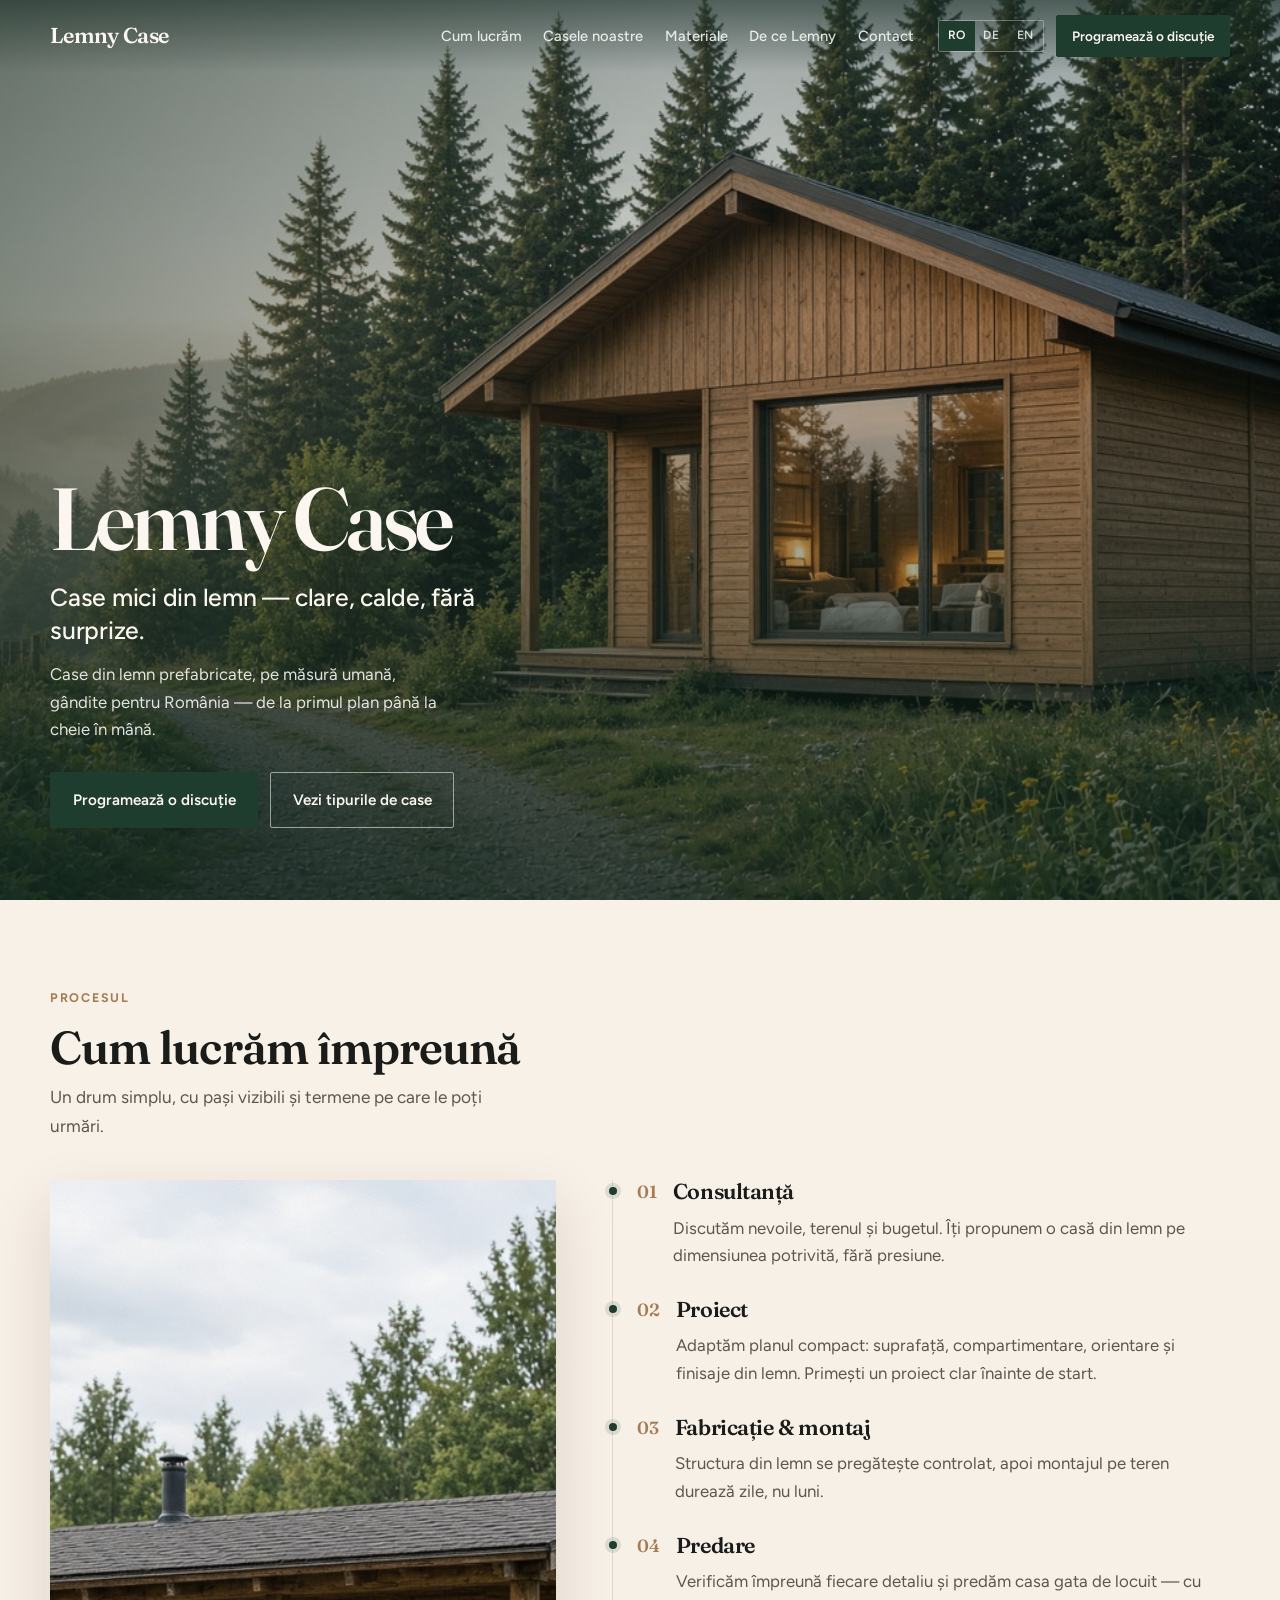
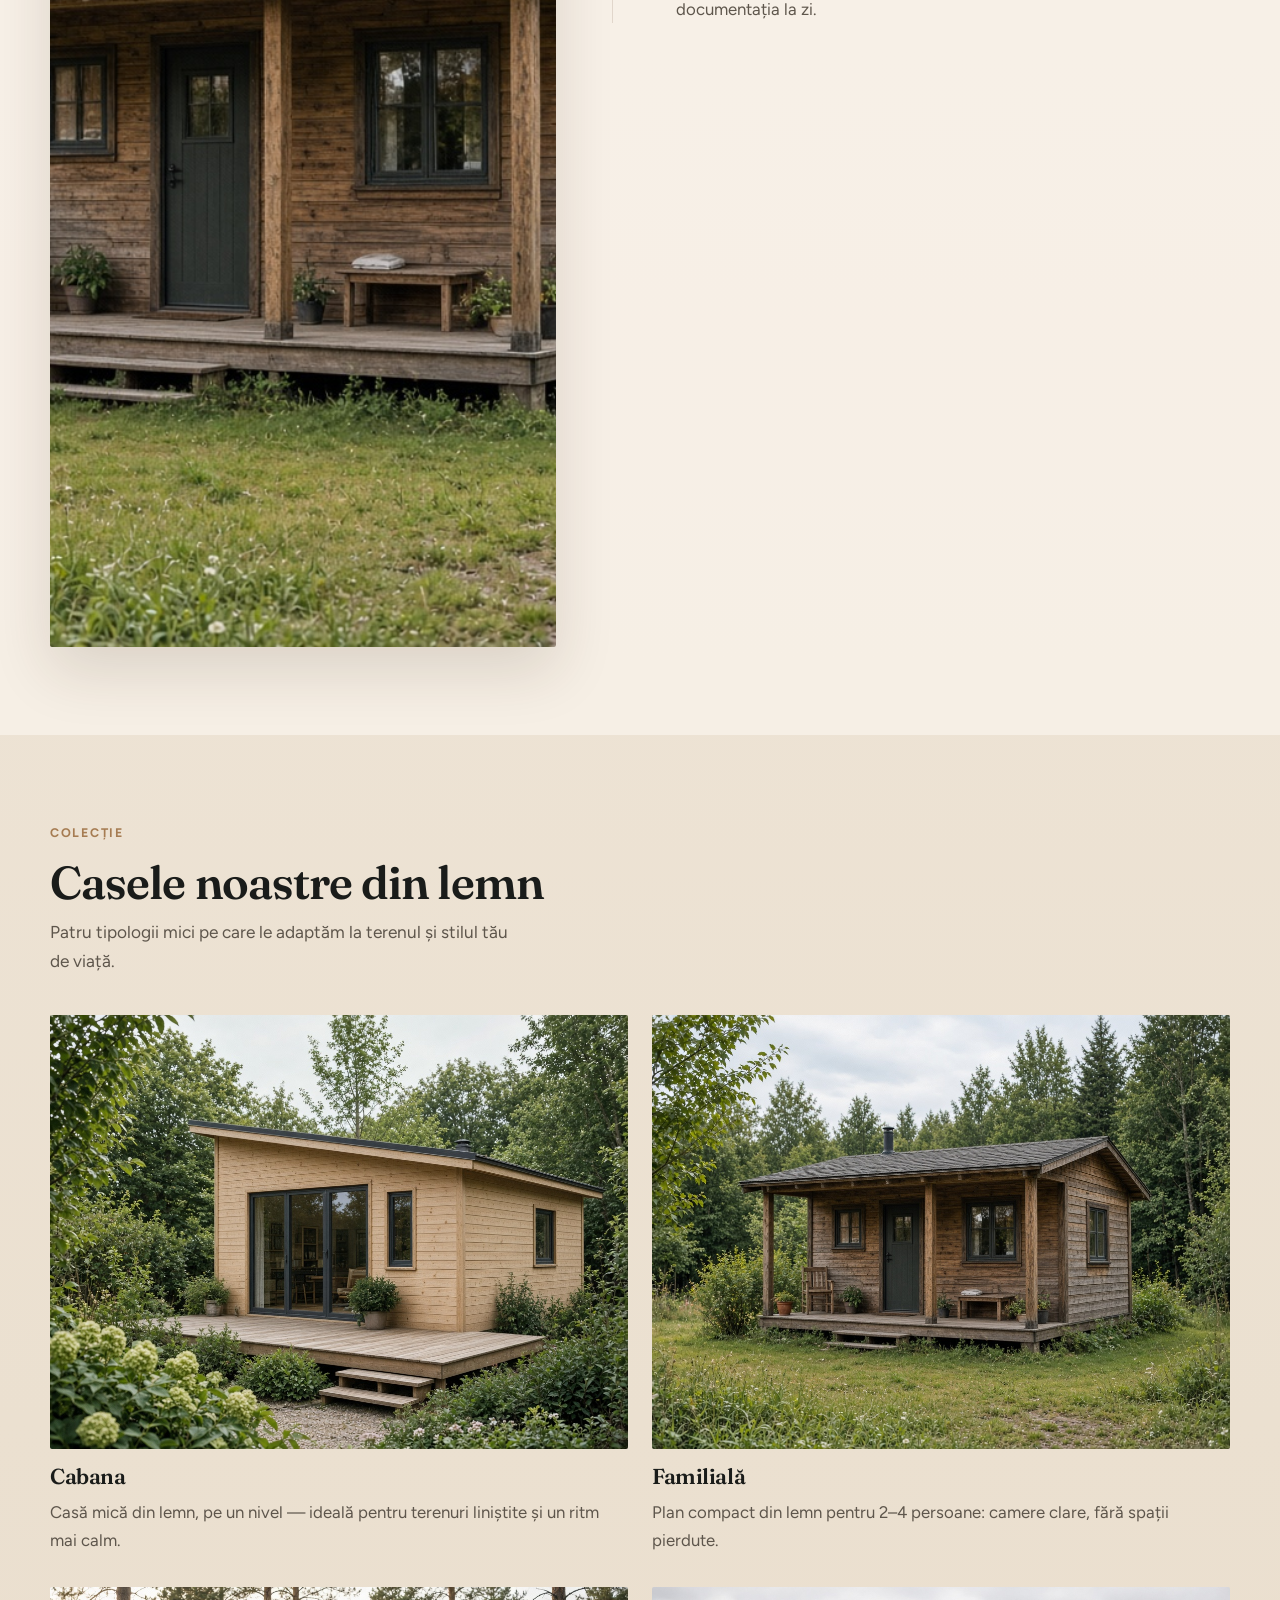
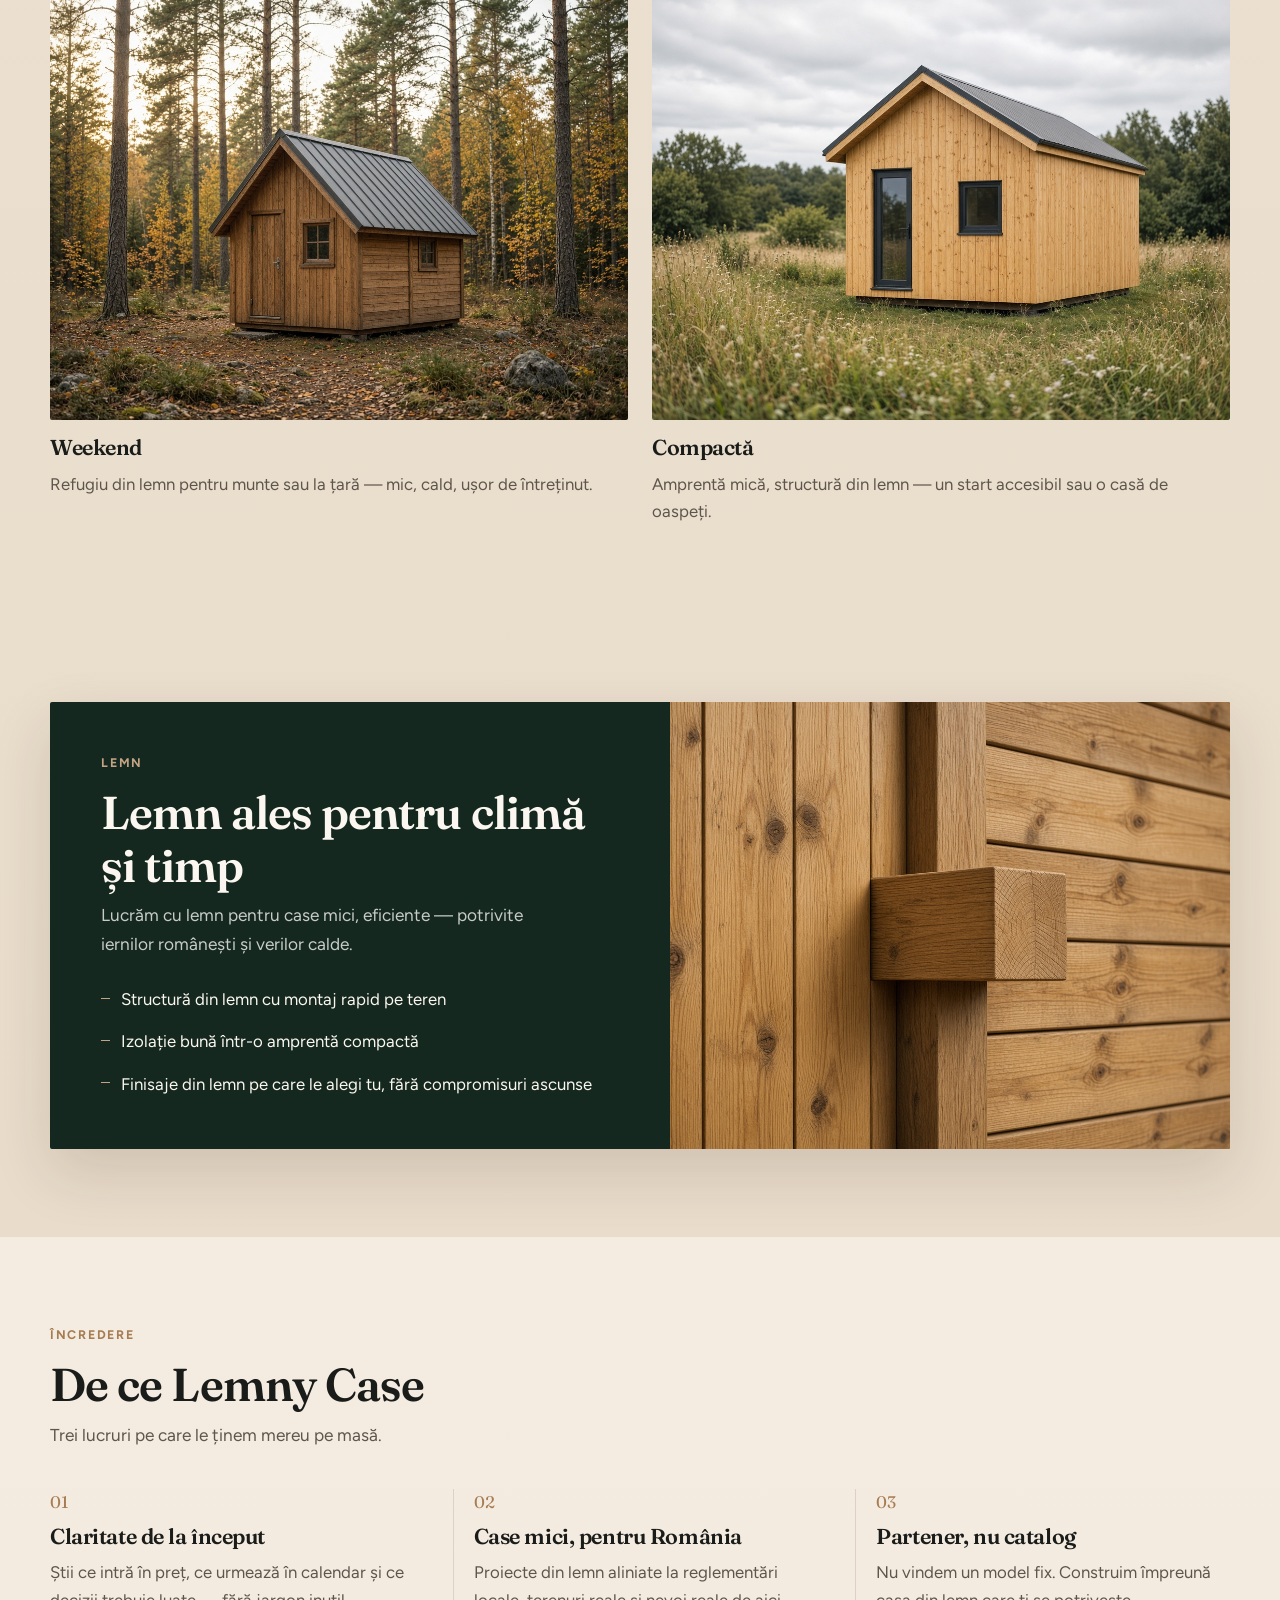
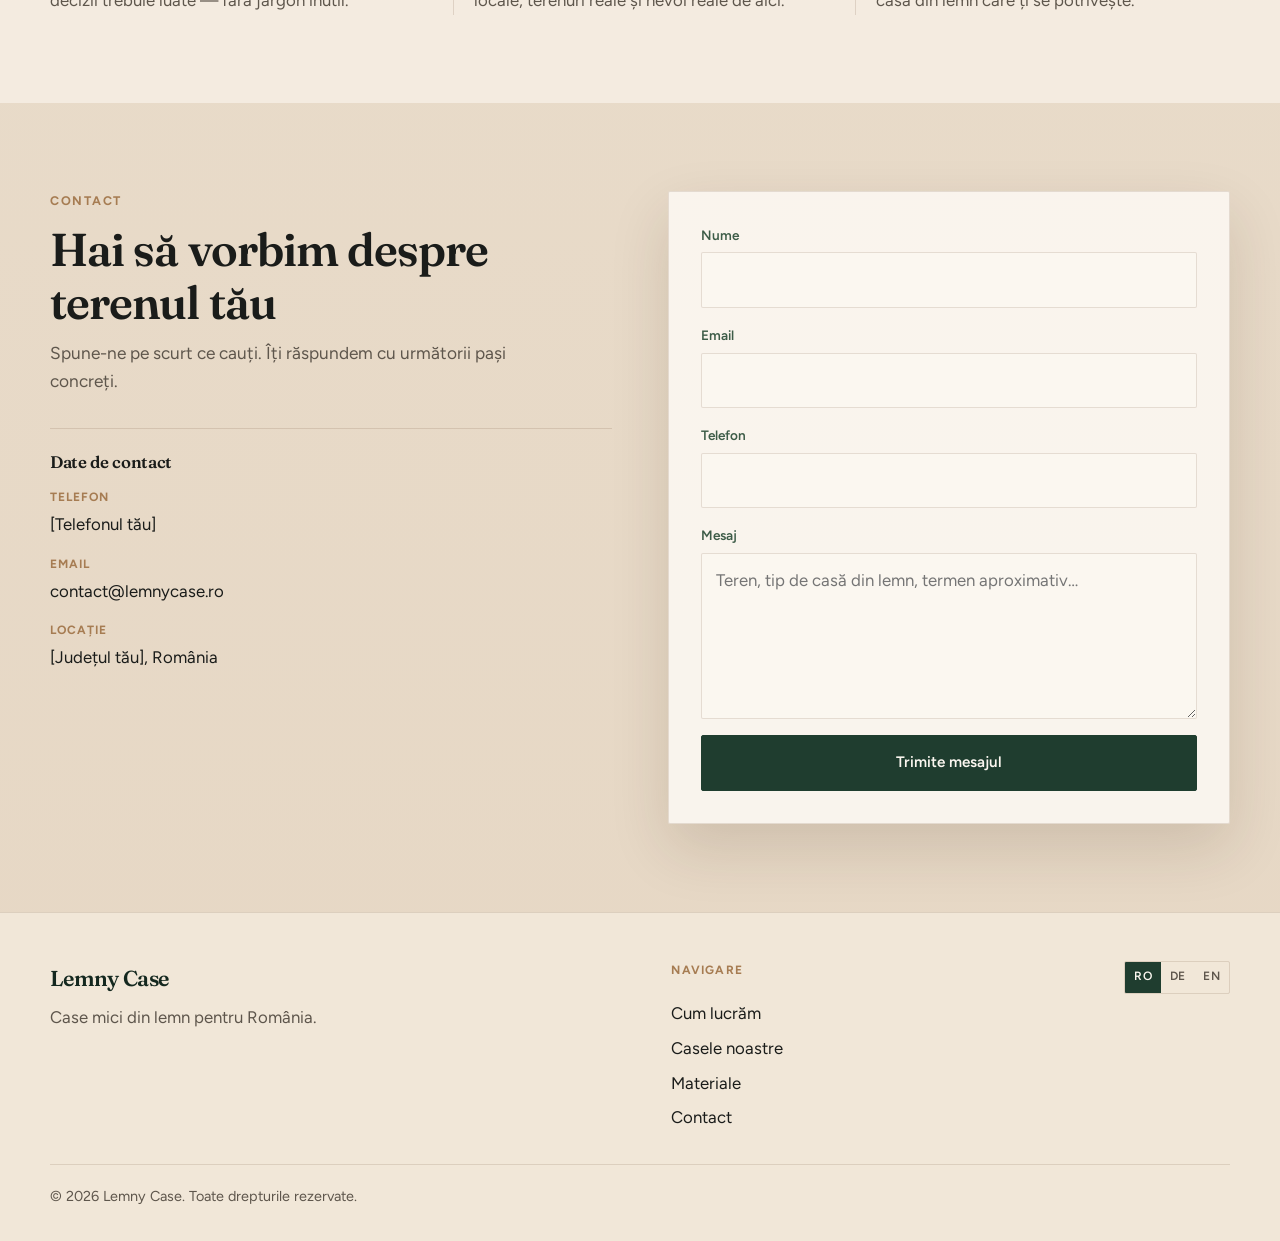
==== index.html @ 66ae21b9 "Add Lemny Case presentation site for small wooden homes. Static RO/DE/EN landing page ready for cPan" ====
<!DOCTYPE html>
<html lang="ro">
<head>
  <meta charset="UTF-8" />
  <meta name="viewport" content="width=device-width, initial-scale=1" />
  <meta name="description" content="Lemny Case — case mici din lemn, prefabricate în România. De la consultanță la cheie în mână." />
  <title>Lemny Case — Case mici din lemn în România</title>
  <link rel="preconnect" href="https://fonts.googleapis.com" />
  <link rel="preconnect" href="https://fonts.gstatic.com" crossorigin />
  <link href="https://fonts.googleapis.com/css2?family=Figtree:wght@400;500;600;700&family=Fraunces:opsz,wght@9..144,500;9..144,600;9..144,700&display=swap" rel="stylesheet" />
  <link rel="stylesheet" href="css/styles.css" />
</head>
<body>
  <a class="skip-link" href="#main">Skip to content</a>

  <header class="site-header" id="top">
    <div class="header-inner">
      <a class="logo" href="#top" aria-label="Lemny Case">Lemny Case</a>

      <nav class="nav" aria-label="Primary">
        <a href="#process" data-i18n="nav.process">Cum lucrăm</a>
        <a href="#homes" data-i18n="nav.homes">Casele noastre</a>
        <a href="#materials" data-i18n="nav.materials">Materiale</a>
        <a href="#why" data-i18n="nav.why">De ce Lemny</a>
        <a href="#contact" data-i18n="nav.contact">Contact</a>
      </nav>

      <div class="header-actions">
        <div class="lang-switch" role="group" aria-label="Language">
          <button type="button" data-lang-btn="ro" aria-pressed="true">RO</button>
          <button type="button" data-lang-btn="de" aria-pressed="false">DE</button>
          <button type="button" data-lang-btn="en" aria-pressed="false">EN</button>
        </div>
        <a class="btn btn-small header-cta" href="#contact" data-i18n="nav.cta">Programează o discuție</a>
        <button class="nav-toggle" type="button" aria-expanded="false" aria-controls="mobile-nav" aria-label="Menu">
          <span></span><span></span>
        </button>
      </div>
    </div>

    <div class="mobile-nav" id="mobile-nav" hidden>
      <a href="#process" data-i18n="nav.process">Cum lucrăm</a>
      <a href="#homes" data-i18n="nav.homes">Casele noastre</a>
      <a href="#materials" data-i18n="nav.materials">Materiale</a>
      <a href="#why" data-i18n="nav.why">De ce Lemny</a>
      <a href="#contact" data-i18n="nav.contact">Contact</a>
      <a class="btn" href="#contact" data-i18n="nav.cta">Programează o discuție</a>
    </div>
  </header>

  <main id="main">
    <section class="hero" aria-label="Lemny Case">
      <div class="hero-media" aria-hidden="true">
        <img src="assets/images/hero.jpg" alt="" width="2400" height="1600" fetchpriority="high" />
      </div>
      <div class="hero-veil" aria-hidden="true"></div>
      <div class="hero-content">
        <p class="hero-brand" data-i18n="hero.brand">Lemny Case</p>
        <h1 data-i18n="hero.headline">Case mici din lemn — clare, calde, fără surprize.</h1>
        <p class="hero-sub" data-i18n="hero.sub">Case din lemn prefabricate, pe măsură umană, gândite pentru România — de la primul plan până la cheie în mână.</p>
        <div class="hero-actions">
          <a class="btn" href="#contact" data-i18n="hero.ctaPrimary">Programează o discuție</a>
          <a class="btn btn-ghost" href="#homes" data-i18n="hero.ctaSecondary">Vezi tipurile de case</a>
        </div>
      </div>
    </section>

    <section class="section process" id="process">
      <div class="section-intro reveal">
        <p class="eyebrow" data-i18n="process.eyebrow">Procesul</p>
        <h2 data-i18n="process.title">Cum lucrăm împreună</h2>
        <p class="lede" data-i18n="process.sub">Un drum simplu, cu pași vizibili și termene pe care le poți urmări.</p>
      </div>

      <div class="process-layout">
        <div class="process-visual reveal">
          <img src="assets/images/process.jpg" alt="" width="1600" height="1067" loading="lazy" />
        </div>
        <ol class="timeline">
          <li class="reveal">
            <span class="step-num">01</span>
            <div>
              <h3 data-i18n="process.step1.title">Consultanță</h3>
              <p data-i18n="process.step1.text">Discutăm nevoile familiei, terenul și bugetul. Îți propunem tipul de casă potrivit, fără presiune.</p>
            </div>
          </li>
          <li class="reveal">
            <span class="step-num">02</span>
            <div>
              <h3 data-i18n="process.step2.title">Proiect</h3>
              <p data-i18n="process.step2.text">Adaptăm planul: suprafață, compartimentare, orientare și finisaje. Primești un proiect clar înainte de start.</p>
            </div>
          </li>
          <li class="reveal">
            <span class="step-num">03</span>
            <div>
              <h3 data-i18n="process.step3.title">Fabricație & montaj</h3>
              <p data-i18n="process.step3.text">Elementele se pregătesc controlat, apoi montajul pe teren durează zile, nu luni.</p>
            </div>
          </li>
          <li class="reveal">
            <span class="step-num">04</span>
            <div>
              <h3 data-i18n="process.step4.title">Predare</h3>
              <p data-i18n="process.step4.text">Verificăm împreună fiecare detaliu și predăm casa gata de locuit — cu documentația la zi.</p>
            </div>
          </li>
        </ol>
      </div>
    </section>

    <section class="section homes" id="homes">
      <div class="section-intro reveal">
        <p class="eyebrow" data-i18n="homes.eyebrow">Colecție</p>
        <h2 data-i18n="homes.title">Casele noastre din lemn</h2>
        <p class="lede" data-i18n="homes.sub">Patru tipologii mici pe care le adaptăm la terenul și stilul tău de viață.</p>
      </div>

      <div class="homes-grid">
        <article class="home-item reveal">
          <div class="home-media">
            <img src="assets/images/cabin.jpg" alt="" width="1600" height="1067" loading="lazy" />
          </div>
          <h3 data-i18n="homes.cabin.name">Cabana</h3>
          <p data-i18n="homes.cabin.text">Casă mică din lemn, pe un nivel — ideală pentru terenuri linistite și un ritm mai calm.</p>
        </article>
        <article class="home-item reveal">
          <div class="home-media">
            <img src="assets/images/family.jpg" alt="" width="1600" height="1067" loading="lazy" />
          </div>
          <h3 data-i18n="homes.family.name">Familială</h3>
          <p data-i18n="homes.family.text">Plan compact din lemn pentru 2–4 persoane: camere clare, fără spații pierdute.</p>
        </article>
        <article class="home-item reveal">
          <div class="home-media">
            <img src="assets/images/weekend.jpg" alt="" width="1600" height="1067" loading="lazy" />
          </div>
          <h3 data-i18n="homes.weekend.name">Weekend</h3>
          <p data-i18n="homes.weekend.text">Refugiu din lemn pentru munte sau la țară — mic, cald, ușor de întreținut.</p>
        </article>
        <article class="home-item reveal">
          <div class="home-media">
            <img src="assets/images/compact.jpg" alt="" width="1600" height="1067" loading="lazy" />
          </div>
          <h3 data-i18n="homes.compact.name">Compactă</h3>
          <p data-i18n="homes.compact.text">Amprentă mică, structură din lemn — un start accesibil sau o casă de oaspeți.</p>
        </article>
      </div>
    </section>

    <section class="section materials" id="materials">
      <div class="materials-panel reveal">
        <div class="materials-copy">
          <p class="eyebrow" data-i18n="materials.eyebrow">Lemn</p>
          <h2 data-i18n="materials.title">Lemn ales pentru climă și timp</h2>
          <p class="lede" data-i18n="materials.sub">Lucrăm cu lemn pentru case mici, eficiente — potrivite iernilor românești și verilor calde.</p>
          <ul class="materials-list">
            <li data-i18n="materials.point1">Structură din lemn cu montaj rapid pe teren</li>
            <li data-i18n="materials.point2">Izolație bună într-o amprentă compactă</li>
            <li data-i18n="materials.point3">Finisaje din lemn pe care le alegi tu, fără compromisuri ascunse</li>
          </ul>
        </div>
        <div class="materials-media" aria-hidden="true">
          <img src="assets/images/materials.jpg" alt="" width="1800" height="1200" loading="lazy" />
        </div>
      </div>
    </section>

    <section class="section why" id="why">
      <div class="section-intro reveal">
        <p class="eyebrow" data-i18n="why.eyebrow">Încredere</p>
        <h2 data-i18n="why.title">De ce Lemny Case</h2>
        <p class="lede" data-i18n="why.sub">Trei lucruri pe care le ținem mereu pe masă.</p>
      </div>
      <div class="why-list">
        <div class="why-item reveal">
          <span class="why-index">01</span>
          <h3 data-i18n="why.item1.title">Claritate de la început</h3>
          <p data-i18n="why.item1.text">Știi ce intră în preț, ce urmează în calendar și ce decizii trebuie luate — fără jargon inutil.</p>
        </div>
        <div class="why-item reveal">
          <span class="why-index">02</span>
          <h3 data-i18n="why.item2.title">Case mici, pentru România</h3>
          <p data-i18n="why.item2.text">Proiecte din lemn aliniate la reglementări locale, terenuri reale și nevoi reale de aici.</p>
        </div>
        <div class="why-item reveal">
          <span class="why-index">03</span>
          <h3 data-i18n="why.item3.title">Partener, nu catalog</h3>
          <p data-i18n="why.item3.text">Nu vindem un model fix. Construim împreună casa care ți se potrivește.</p>
        </div>
      </div>
    </section>

    <section class="section contact" id="contact">
      <div class="contact-grid">
        <div class="contact-intro reveal">
          <p class="eyebrow" data-i18n="contact.eyebrow">Contact</p>
          <h2 data-i18n="contact.title">Hai să vorbim despre terenul tău</h2>
          <p class="lede" data-i18n="contact.sub">Spune-ne pe scurt ce cauți. Îți răspundem cu următorii pași concreți.</p>

          <div class="contact-details">
            <h3 data-i18n="contact.infoTitle">Date de contact</h3>
            <dl>
              <div>
                <dt data-i18n="contact.phoneLabel">Telefon</dt>
                <dd data-i18n="contact.phoneValue">[Telefonul tău]</dd>
              </div>
              <div>
                <dt data-i18n="contact.emailLabel">Email</dt>
                <dd><a href="mailto:contact@lemnycase.ro" data-i18n="contact.emailValue">contact@lemnycase.ro</a></dd>
              </div>
              <div>
                <dt data-i18n="contact.locationLabel">Locație</dt>
                <dd data-i18n="contact.locationValue">[Județul tău], România</dd>
              </div>
            </dl>
          </div>
        </div>

        <form class="contact-form reveal" id="contact-form" novalidate>
          <label>
            <span data-i18n="contact.name">Nume</span>
            <input type="text" name="name" required autocomplete="name" />
          </label>
          <label>
            <span data-i18n="contact.email">Email</span>
            <input type="email" name="email" required autocomplete="email" />
          </label>
          <label>
            <span data-i18n="contact.phone">Telefon</span>
            <input type="tel" name="phone" autocomplete="tel" />
          </label>
          <label>
            <span data-i18n="contact.message">Mesaj</span>
            <textarea name="message" rows="5" required data-i18n-placeholder="contact.messagePlaceholder" placeholder="Teren, tip de casă, termen aproximativ…"></textarea>
          </label>
          <button class="btn" type="submit" data-i18n="contact.submit">Trimite mesajul</button>
          <p class="form-status" id="form-status" role="status" hidden></p>
        </form>
      </div>
    </section>
  </main>

  <footer class="site-footer">
    <div class="footer-inner">
      <div class="footer-brand">
        <a class="logo" href="#top">Lemny Case</a>
        <p data-i18n="footer.tagline">Case mici din lemn pentru România.</p>
      </div>
      <div class="footer-nav">
        <p class="footer-heading" data-i18n="footer.nav">Navigare</p>
        <a href="#process" data-i18n="nav.process">Cum lucrăm</a>
        <a href="#homes" data-i18n="nav.homes">Casele noastre</a>
        <a href="#materials" data-i18n="nav.materials">Materiale</a>
        <a href="#contact" data-i18n="nav.contact">Contact</a>
      </div>
      <div class="footer-lang">
        <div class="lang-switch" role="group" aria-label="Language">
          <button type="button" data-lang-btn="ro">RO</button>
          <button type="button" data-lang-btn="de">DE</button>
          <button type="button" data-lang-btn="en">EN</button>
        </div>
      </div>
    </div>
    <p class="footer-copy"><span>© <span id="year"></span> Lemny Case.</span> <span data-i18n="footer.rights">Toate drepturile rezervate.</span></p>
  </footer>

  <script src="js/i18n.js"></script>
  <script src="js/main.js"></script>
</body>
</html>
---- css/styles.css ----
:root {
  --forest: #1f3d2f;
  --forest-deep: #14281f;
  --moss: #3d5c48;
  --wood: #a67c52;
  --wood-soft: #c4a484;
  --amber: #c48a4a;
  --stone: #ebe0d0;
  --stone-warm: #f4eadc;
  --stone-deep: #e2d2bc;
  --ink: #1a1c1a;
  --muted: #5e564c;
  --white: #fbf7f0;
  --line: rgba(90, 60, 30, 0.14);
  --shadow: 0 24px 60px rgba(60, 35, 15, 0.14);
  --radius: 2px;
  --font-display: "Fraunces", Georgia, serif;
  --font-body: "Figtree", system-ui, sans-serif;
  --header-h: 4.5rem;
  --ease: cubic-bezier(0.22, 1, 0.36, 1);
}

*,
*::before,
*::after {
  box-sizing: border-box;
}

html {
  scroll-behavior: smooth;
}

body {
  margin: 0;
  font-family: var(--font-body);
  font-size: 1.05rem;
  line-height: 1.65;
  color: var(--ink);
  background: linear-gradient(180deg, #f3ebe0 0%, #ebe0d0 50%, #e6d7c4 100%);
  min-height: 100vh;
}

main {
  position: relative;
}

body.nav-open {
  overflow: hidden;
}

img {
  max-width: 100%;
  display: block;
}

a {
  color: inherit;
  text-decoration: none;
}

button,
input,
textarea {
  font: inherit;
}

h1,
h2,
h3 {
  font-family: var(--font-display);
  font-weight: 600;
  line-height: 1.15;
  letter-spacing: -0.02em;
  margin: 0 0 0.6rem;
}

h1 {
  font-size: clamp(2.4rem, 5.5vw, 4.4rem);
  max-width: 14ch;
}

h2 {
  font-size: clamp(2rem, 3.6vw, 3.1rem);
  max-width: 18ch;
}

h3 {
  font-size: 1.35rem;
}

p {
  margin: 0 0 1rem;
}

.skip-link {
  position: absolute;
  left: 1rem;
  top: -3rem;
  background: var(--forest);
  color: var(--white);
  padding: 0.6rem 1rem;
  z-index: 100;
}

.skip-link:focus {
  top: 1rem;
}

.site-header {
  position: fixed;
  inset: 0 0 auto;
  z-index: 50;
  background: linear-gradient(180deg, rgba(20, 40, 31, 0.55), rgba(20, 40, 31, 0));
  transition: background 0.35s var(--ease), backdrop-filter 0.35s var(--ease), box-shadow 0.35s var(--ease);
}

.site-header.is-scrolled,
body.nav-open .site-header {
  background: rgba(251, 250, 247, 0.92);
  backdrop-filter: blur(14px);
  box-shadow: 0 1px 0 var(--line);
}

.header-inner {
  width: min(1180px, calc(100% - 2.5rem));
  margin: 0 auto;
  min-height: var(--header-h);
  display: flex;
  align-items: center;
  gap: 1.5rem;
}

.logo {
  font-family: var(--font-display);
  font-size: 1.35rem;
  font-weight: 600;
  letter-spacing: -0.03em;
  color: var(--white);
  white-space: nowrap;
}

.site-header.is-scrolled .logo,
body.nav-open .logo {
  color: var(--forest-deep);
}

.nav {
  display: none;
  gap: 1.35rem;
  margin-left: auto;
}

.nav a {
  color: rgba(251, 250, 247, 0.88);
  font-size: 0.92rem;
  font-weight: 500;
}

.site-header.is-scrolled .nav a {
  color: var(--muted);
}

.nav a:hover {
  color: var(--white);
}

.site-header.is-scrolled .nav a:hover {
  color: var(--forest);
}

.header-actions {
  margin-left: auto;
  display: flex;
  align-items: center;
  gap: 0.75rem;
}

.lang-switch {
  display: inline-flex;
  border: 1px solid rgba(251, 250, 247, 0.35);
  border-radius: var(--radius);
  overflow: hidden;
}

.site-header.is-scrolled .lang-switch,
body.nav-open .lang-switch,
.site-footer .lang-switch {
  border-color: var(--line);
}

.lang-switch button {
  appearance: none;
  border: 0;
  background: transparent;
  color: rgba(251, 250, 247, 0.8);
  padding: 0.35rem 0.55rem;
  font-size: 0.75rem;
  font-weight: 600;
  letter-spacing: 0.04em;
  cursor: pointer;
}

.site-header.is-scrolled .lang-switch button,
body.nav-open .lang-switch button,
.site-footer .lang-switch button {
  color: var(--muted);
}

.lang-switch button.is-active {
  background: var(--forest);
  color: var(--white);
}

.site-header.is-scrolled .lang-switch button.is-active,
body.nav-open .lang-switch button.is-active,
.site-footer .lang-switch button.is-active {
  background: var(--forest);
  color: var(--white);
}

.header-cta {
  display: none;
}

.nav-toggle {
  width: 2.5rem;
  height: 2.5rem;
  border: 0;
  background: transparent;
  display: grid;
  place-content: center;
  gap: 6px;
  cursor: pointer;
  padding: 0;
}

.nav-toggle span {
  display: block;
  width: 1.35rem;
  height: 2px;
  background: var(--white);
  transition: transform 0.3s var(--ease), background 0.3s;
}

.site-header.is-scrolled .nav-toggle span,
body.nav-open .nav-toggle span {
  background: var(--forest-deep);
}

.nav-toggle[aria-expanded="true"] span:first-child {
  transform: translateY(4px) rotate(45deg);
}

.nav-toggle[aria-expanded="true"] span:last-child {
  transform: translateY(-4px) rotate(-45deg);
}

.mobile-nav {
  display: grid;
  gap: 0.35rem;
  padding: 0.5rem 1.25rem 1.5rem;
  background: rgba(251, 250, 247, 0.98);
}

.mobile-nav[hidden] {
  display: none;
}

.mobile-nav a {
  padding: 0.85rem 0.4rem;
  border-bottom: 1px solid var(--line);
  color: var(--forest-deep);
  font-weight: 500;
}

.mobile-nav .btn {
  margin-top: 0.75rem;
  border-bottom: 0;
  text-align: center;
}

.btn {
  display: inline-flex;
  align-items: center;
  justify-content: center;
  gap: 0.5rem;
  padding: 0.9rem 1.35rem;
  background: var(--forest);
  color: var(--white);
  border: 1px solid var(--forest);
  border-radius: var(--radius);
  font-weight: 600;
  font-size: 0.95rem;
  cursor: pointer;
  transition: background 0.25s var(--ease), color 0.25s var(--ease), transform 0.25s var(--ease);
}

.btn:hover {
  background: var(--forest-deep);
  border-color: var(--forest-deep);
}

.btn-ghost {
  background: transparent;
  color: var(--white);
  border-color: rgba(251, 250, 247, 0.55);
}

.btn-ghost:hover {
  background: rgba(251, 250, 247, 0.12);
  border-color: var(--white);
  color: var(--white);
}

.btn-small {
  padding: 0.55rem 0.95rem;
  font-size: 0.85rem;
}

.hero {
  position: relative;
  min-height: 100svh;
  display: grid;
  align-items: end;
  overflow: hidden;
  color: var(--white);
}

.hero-media {
  position: absolute;
  inset: 0;
}

.hero-media img {
  width: 100%;
  height: 100%;
  object-fit: cover;
  transform: scale(1.06);
  animation: kenburns 22s var(--ease) infinite alternate;
}

@keyframes kenburns {
  from {
    transform: scale(1.06) translate3d(0, 0, 0);
  }
  to {
    transform: scale(1.14) translate3d(-1.5%, -1%, 0);
  }
}

.hero-veil {
  position: absolute;
  inset: 0;
  background:
    linear-gradient(180deg, rgba(20, 40, 31, 0.35) 0%, rgba(20, 40, 31, 0.15) 35%, rgba(20, 40, 31, 0.72) 100%),
    linear-gradient(90deg, rgba(20, 40, 31, 0.45), transparent 55%);
}

.hero-content {
  position: relative;
  z-index: 1;
  width: min(1180px, calc(100% - 2.5rem));
  margin: 0 auto;
  padding: calc(var(--header-h) + 4rem) 0 4.5rem;
}

.hero-brand {
  font-family: var(--font-display);
  font-size: clamp(2.8rem, 7vw, 5.5rem);
  font-weight: 600;
  letter-spacing: -0.04em;
  line-height: 0.95;
  margin: 0 0 1.25rem;
  max-width: 12ch;
}

.hero h1 {
  font-family: var(--font-body);
  font-weight: 500;
  font-size: clamp(1.2rem, 2.2vw, 1.55rem);
  letter-spacing: -0.01em;
  line-height: 1.35;
  max-width: 28ch;
  margin-bottom: 0.85rem;
}

.hero-sub {
  max-width: 36ch;
  color: rgba(251, 250, 247, 0.88);
  margin-bottom: 1.75rem;
}

.hero-actions {
  display: flex;
  flex-wrap: wrap;
  gap: 0.75rem;
}

.section {
  width: min(1180px, calc(100% - 2.5rem));
  margin: 0 auto;
  padding: 5.5rem 0;
  position: relative;
}

.section-intro {
  margin-bottom: 2.5rem;
}

/* Full-bleed warm bands so sections feel filled, not floating */
.process,
.homes,
.why,
.contact {
  width: 100%;
  max-width: none;
  padding-left: 0;
  padding-right: 0;
}

.process > .section-intro,
.process > .process-layout,
.homes > .section-intro,
.homes > .homes-grid,
.why > .section-intro,
.why > .why-list,
.contact > .contact-grid {
  width: min(1180px, calc(100% - 2.5rem));
  margin-left: auto;
  margin-right: auto;
}

.process,
.why {
  background: rgba(255, 250, 244, 0.55);
  padding-top: 5.5rem;
  padding-bottom: 5.5rem;
}

.homes,
.contact {
  background: transparent;
  padding-top: 5.5rem;
  padding-bottom: 5.5rem;
}


.eyebrow {
  font-size: 0.78rem;
  font-weight: 700;
  letter-spacing: 0.14em;
  text-transform: uppercase;
  color: var(--wood);
  margin: 0 0 0.75rem;
}

.lede {
  max-width: 42ch;
  color: var(--muted);
  font-size: 1.08rem;
}

.process-layout {
  display: grid;
  gap: 2.5rem;
}

.process-visual {
  overflow: hidden;
  border-radius: var(--radius);
  box-shadow: var(--shadow);
}

.process-visual img {
  width: 100%;
  aspect-ratio: 4 / 3;
  object-fit: cover;
}

.timeline {
  list-style: none;
  margin: 0;
  padding: 0;
  display: grid;
  gap: 1.75rem;
  border-left: 1px solid var(--line);
  padding-left: 1.5rem;
}

.timeline li {
  display: grid;
  grid-template-columns: auto 1fr;
  gap: 1rem;
  position: relative;
}

.timeline li::before {
  content: "";
  position: absolute;
  left: calc(-1.5rem - 4px);
  top: 0.45rem;
  width: 8px;
  height: 8px;
  border-radius: 50%;
  background: var(--forest);
  box-shadow: 0 0 0 4px rgba(31, 61, 47, 0.12);
}

.step-num {
  font-family: var(--font-display);
  font-size: 1.1rem;
  color: var(--wood);
  font-weight: 600;
  line-height: 1.4;
}

.timeline p {
  color: var(--muted);
  margin: 0;
}

.homes-grid {
  display: grid;
  gap: 2rem;
}

.home-item h3 {
  margin-top: 1rem;
}

.home-item p {
  color: var(--muted);
  margin: 0;
}

.home-media {
  overflow: hidden;
  border-radius: var(--radius);
  aspect-ratio: 4 / 3;
}

.home-media img {
  width: 100%;
  height: 100%;
  object-fit: cover;
  transition: transform 0.7s var(--ease);
}

.home-item:hover .home-media img {
  transform: scale(1.04);
}

.materials {
  width: 100%;
  max-width: none;
  padding-left: 0;
  padding-right: 0;
}

.materials-panel {
  width: min(1180px, calc(100% - 2.5rem));
  margin: 0 auto;
  display: grid;
  gap: 0;
  background: var(--forest-deep);
  color: var(--white);
  border-radius: var(--radius);
  overflow: hidden;
  box-shadow: var(--shadow);
}

.materials-copy {
  padding: clamp(2rem, 4vw, 3.5rem);
}

.materials-copy .eyebrow {
  color: var(--wood-soft);
}

.materials-copy .lede {
  color: rgba(251, 250, 247, 0.78);
}

.materials-list {
  list-style: none;
  margin: 1.75rem 0 0;
  padding: 0;
  display: grid;
  gap: 0.9rem;
}

.materials-list li {
  padding-left: 1.25rem;
  position: relative;
}

.materials-list li::before {
  content: "";
  position: absolute;
  left: 0;
  top: 0.7rem;
  width: 0.55rem;
  height: 1px;
  background: var(--wood-soft);
}

.materials-media img {
  width: 100%;
  height: 100%;
  min-height: 280px;
  object-fit: cover;
}

.why-list {
  display: grid;
  gap: 2rem;
}

.why-item {
  padding-top: 1.25rem;
  border-top: 1px solid var(--line);
}

.why-index {
  display: block;
  font-family: var(--font-display);
  color: var(--wood);
  margin-bottom: 0.5rem;
}

.why-item p {
  color: var(--muted);
  margin: 0;
  max-width: 42ch;
}

.contact-grid {
  display: grid;
  gap: 2.5rem;
}

.contact-details {
  margin-top: 2rem;
  padding-top: 1.5rem;
  border-top: 1px solid var(--line);
}

.contact-details h3 {
  font-size: 1.05rem;
  margin-bottom: 1rem;
}

.contact-details dl {
  margin: 0;
  display: grid;
  gap: 1rem;
}

.contact-details dt {
  font-size: 0.75rem;
  font-weight: 700;
  letter-spacing: 0.08em;
  text-transform: uppercase;
  color: var(--wood);
}

.contact-details dd {
  margin: 0.2rem 0 0;
}

.contact-form {
  display: grid;
  gap: 1rem;
  background: rgba(251, 247, 240, 0.92);
  border: 1px solid var(--line);
  padding: clamp(1.25rem, 3vw, 2rem);
  border-radius: var(--radius);
  box-shadow: var(--shadow);
}

.contact-form label {
  display: grid;
  gap: 0.4rem;
}

.contact-form label span {
  font-size: 0.85rem;
  font-weight: 600;
  color: var(--moss);
}

.contact-form input,
.contact-form textarea {
  width: 100%;
  border: 1px solid var(--line);
  background: var(--white);
  border-radius: var(--radius);
  padding: 0.8rem 0.9rem;
  color: var(--ink);
}

.contact-form input:focus,
.contact-form textarea:focus {
  outline: 2px solid rgba(31, 61, 47, 0.35);
  outline-offset: 1px;
}

.form-status {
  margin: 0;
  color: var(--forest);
  font-weight: 500;
}

.site-footer {
  border-top: 1px solid var(--line);
  background: rgba(244, 234, 220, 0.85);
  padding: 3rem 0 2rem;
}

.footer-inner {
  width: min(1180px, calc(100% - 2.5rem));
  margin: 0 auto;
  display: grid;
  gap: 2rem;
}

.footer-brand .logo {
  color: var(--forest-deep);
  display: inline-block;
  margin-bottom: 0.5rem;
}

.footer-brand p,
.footer-copy {
  color: var(--muted);
}

.footer-heading {
  font-size: 0.75rem;
  font-weight: 700;
  letter-spacing: 0.1em;
  text-transform: uppercase;
  color: var(--wood);
  margin: 0 0 0.75rem;
}

.footer-nav {
  display: grid;
  gap: 0.45rem;
}

.footer-nav a:hover {
  color: var(--forest);
}

.footer-copy {
  width: min(1180px, calc(100% - 2.5rem));
  margin: 2rem auto 0;
  padding-top: 1.25rem;
  border-top: 1px solid var(--line);
  font-size: 0.9rem;
}

.reveal {
  opacity: 0;
  transform: translateY(28px);
  transition: opacity 0.8s var(--ease), transform 0.8s var(--ease);
}

.reveal.is-visible {
  opacity: 1;
  transform: none;
}

@media (min-width: 720px) {
  .homes-grid {
    grid-template-columns: repeat(2, 1fr);
    gap: 2rem 1.5rem;
  }

  .why-list {
    grid-template-columns: repeat(3, 1fr);
    gap: 1.75rem;
  }

  .why-item {
    border-top: 0;
    padding-top: 0;
    border-left: 1px solid var(--line);
    padding-left: 1.25rem;
  }

  .why-item:first-child {
    border-left: 0;
    padding-left: 0;
  }

  .materials-panel {
    grid-template-columns: 1.05fr 0.95fr;
  }

  .footer-inner {
    grid-template-columns: 1.4fr 1fr auto;
    align-items: start;
  }
}

@media (min-width: 960px) {
  .nav {
    display: flex;
  }

  .header-cta {
    display: inline-flex;
  }

  .nav-toggle,
  .mobile-nav {
    display: none !important;
  }

  .header-actions {
    margin-left: 0;
  }

  .process-layout {
    grid-template-columns: 0.9fr 1.1fr;
    align-items: start;
    gap: 3.5rem;
  }

  .contact-grid {
    grid-template-columns: 1fr 1fr;
    gap: 3.5rem;
    align-items: start;
  }
}

@media (prefers-reduced-motion: reduce) {
  html {
    scroll-behavior: auto;
  }

  .hero-media img {
    animation: none;
    transform: none;
  }

  .reveal {
    opacity: 1;
    transform: none;
    transition: none;
  }

  .home-media img {
    transition: none;
  }
}
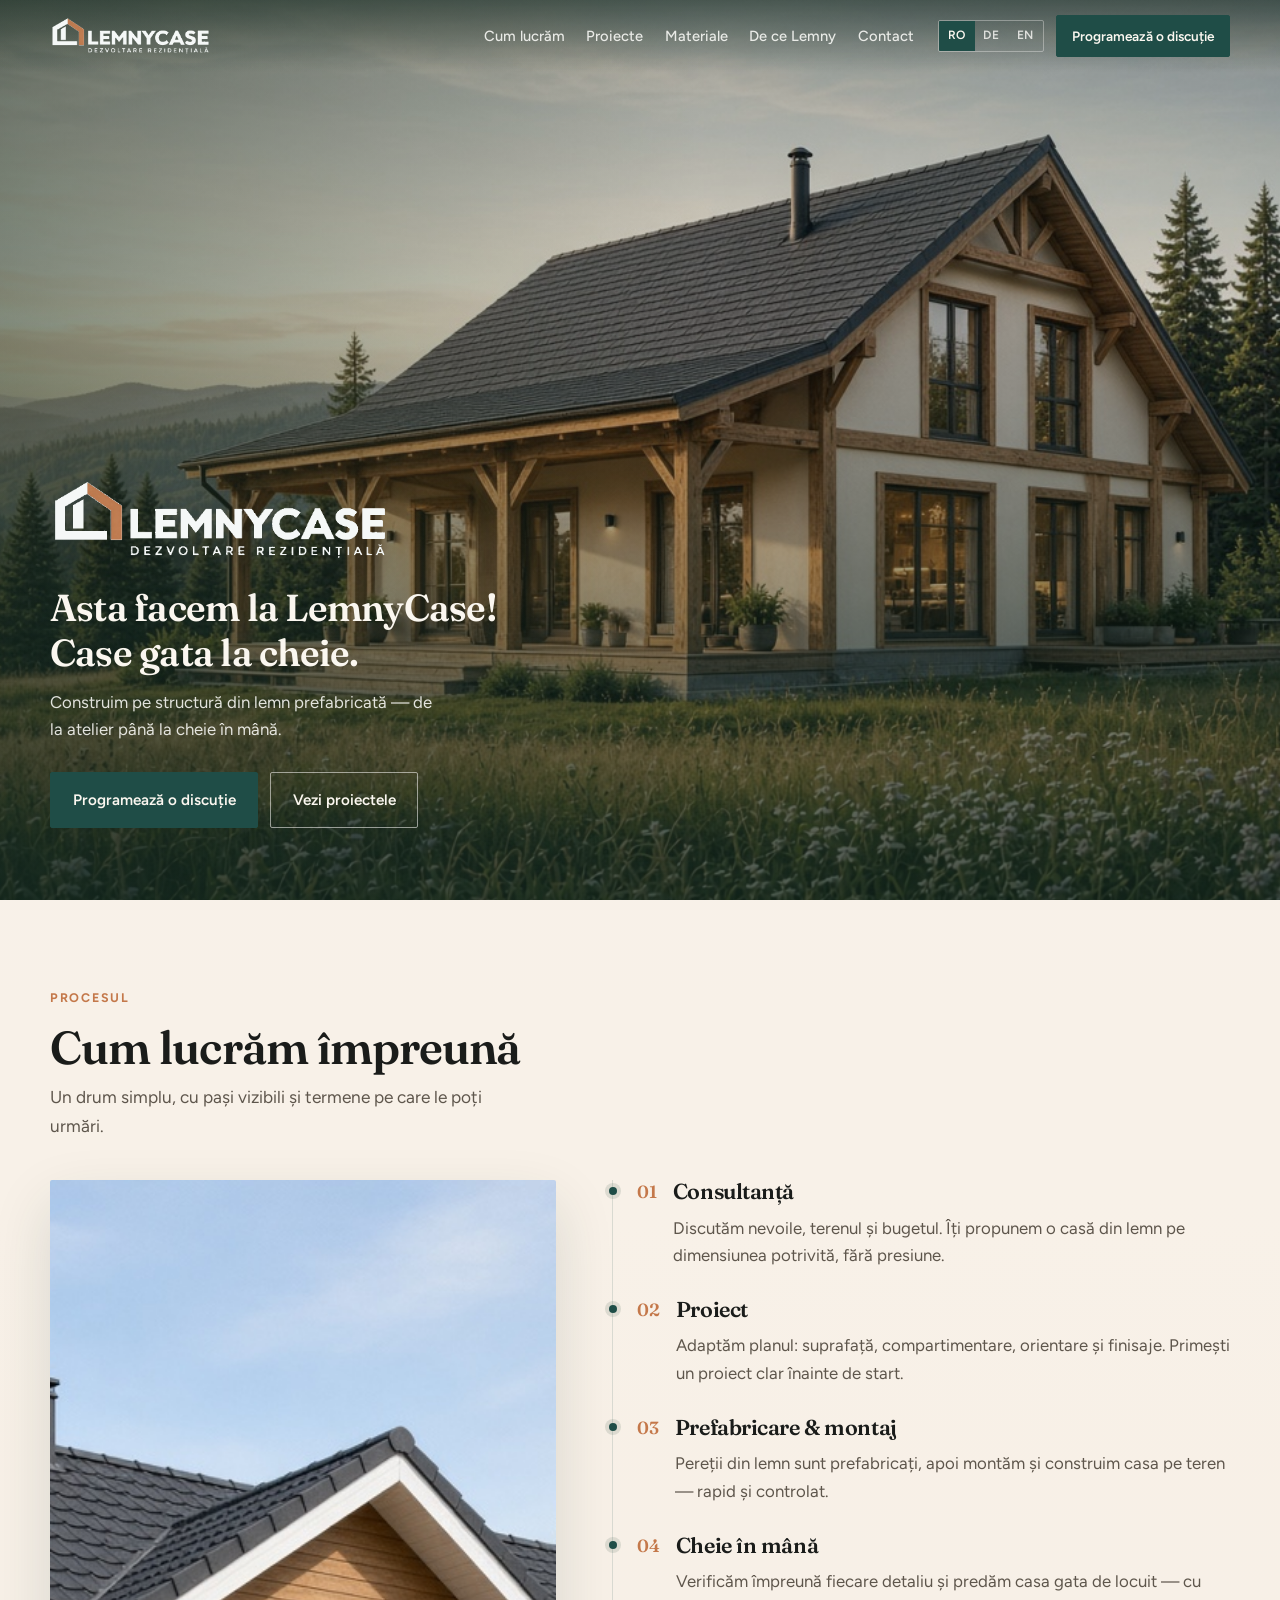
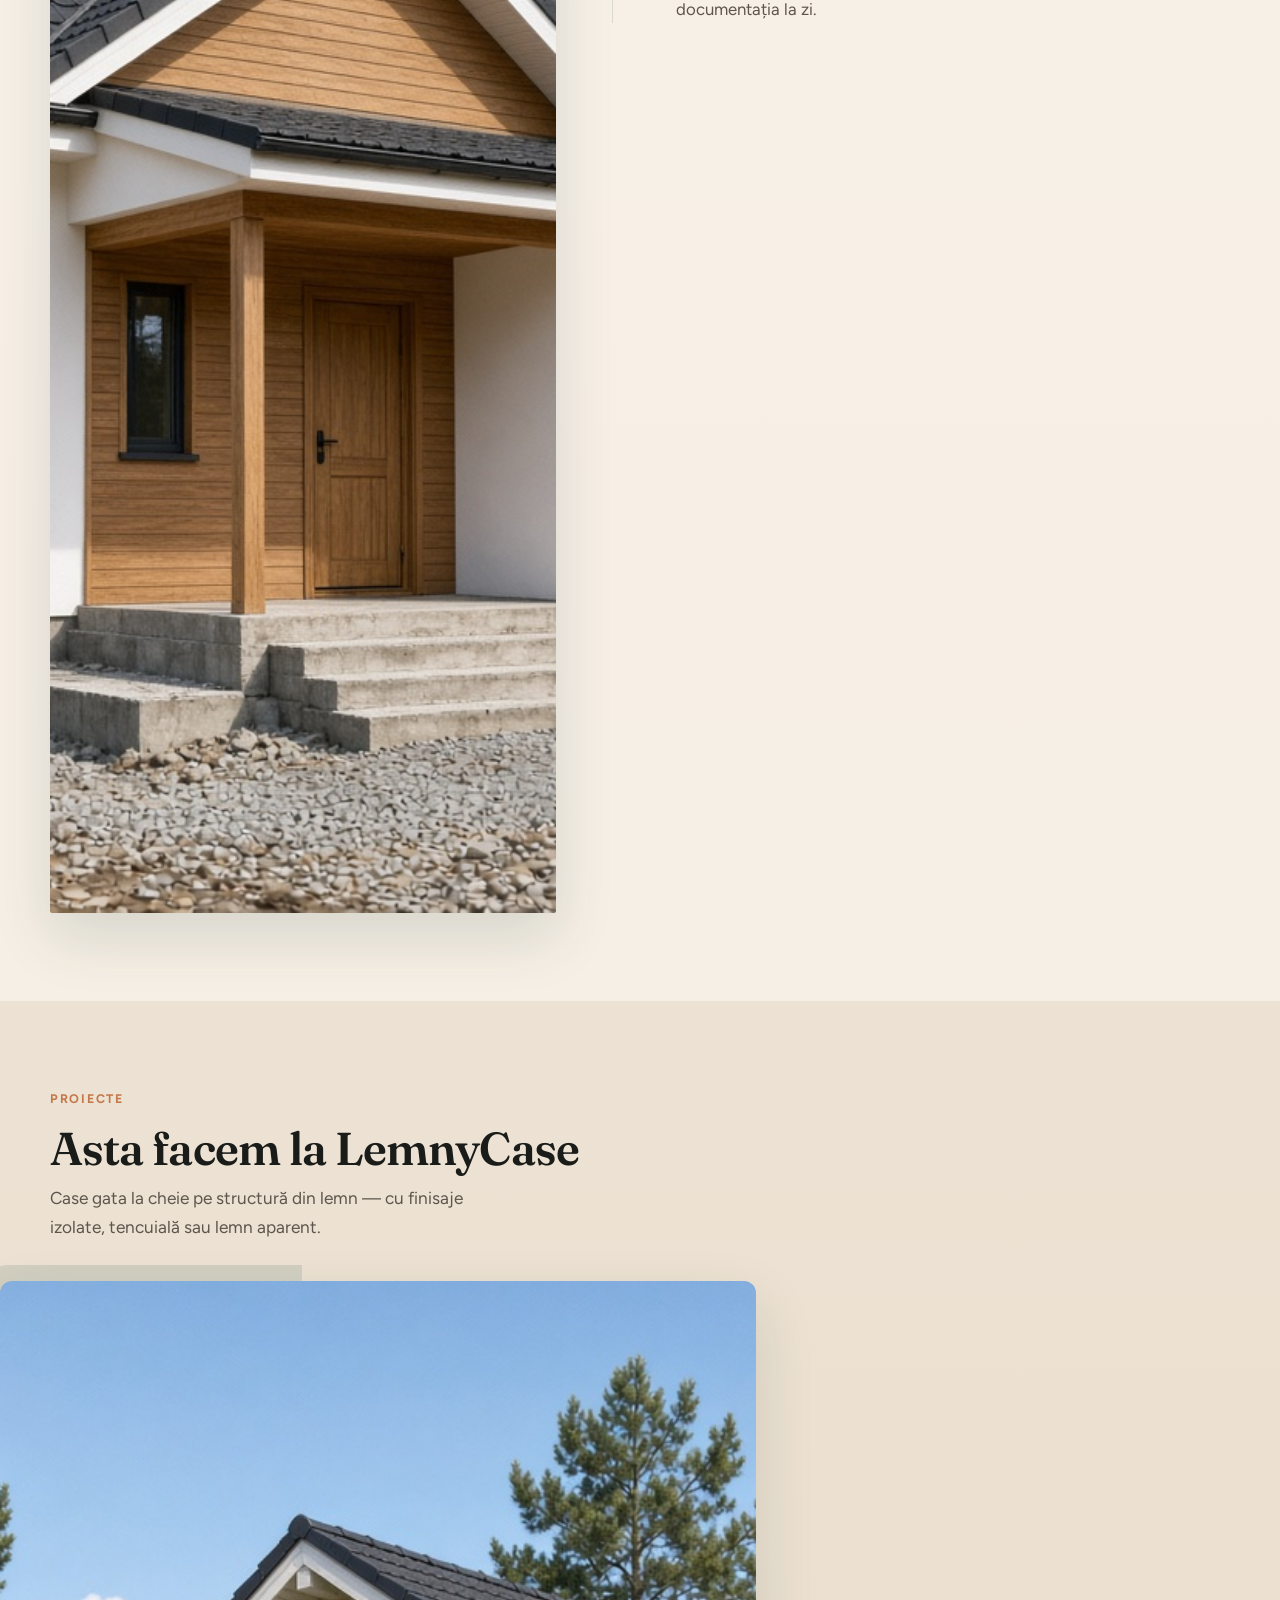
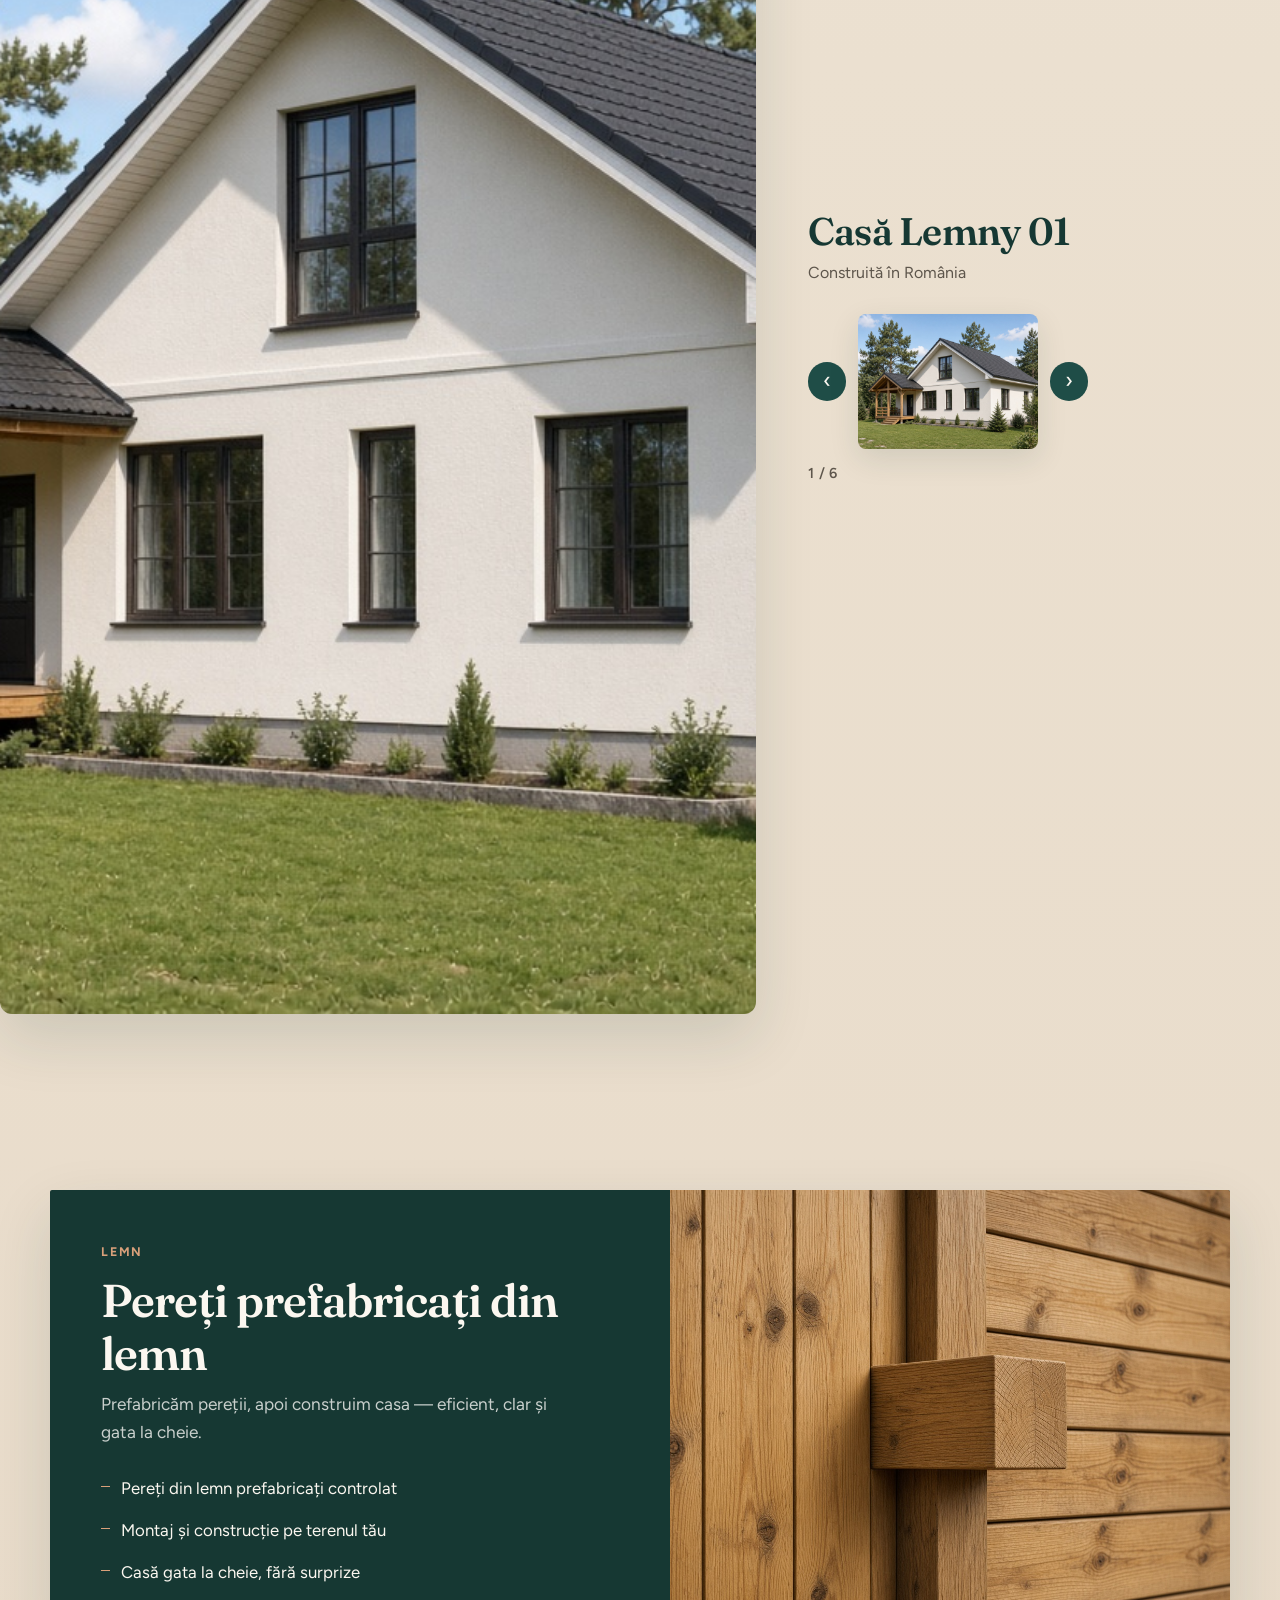
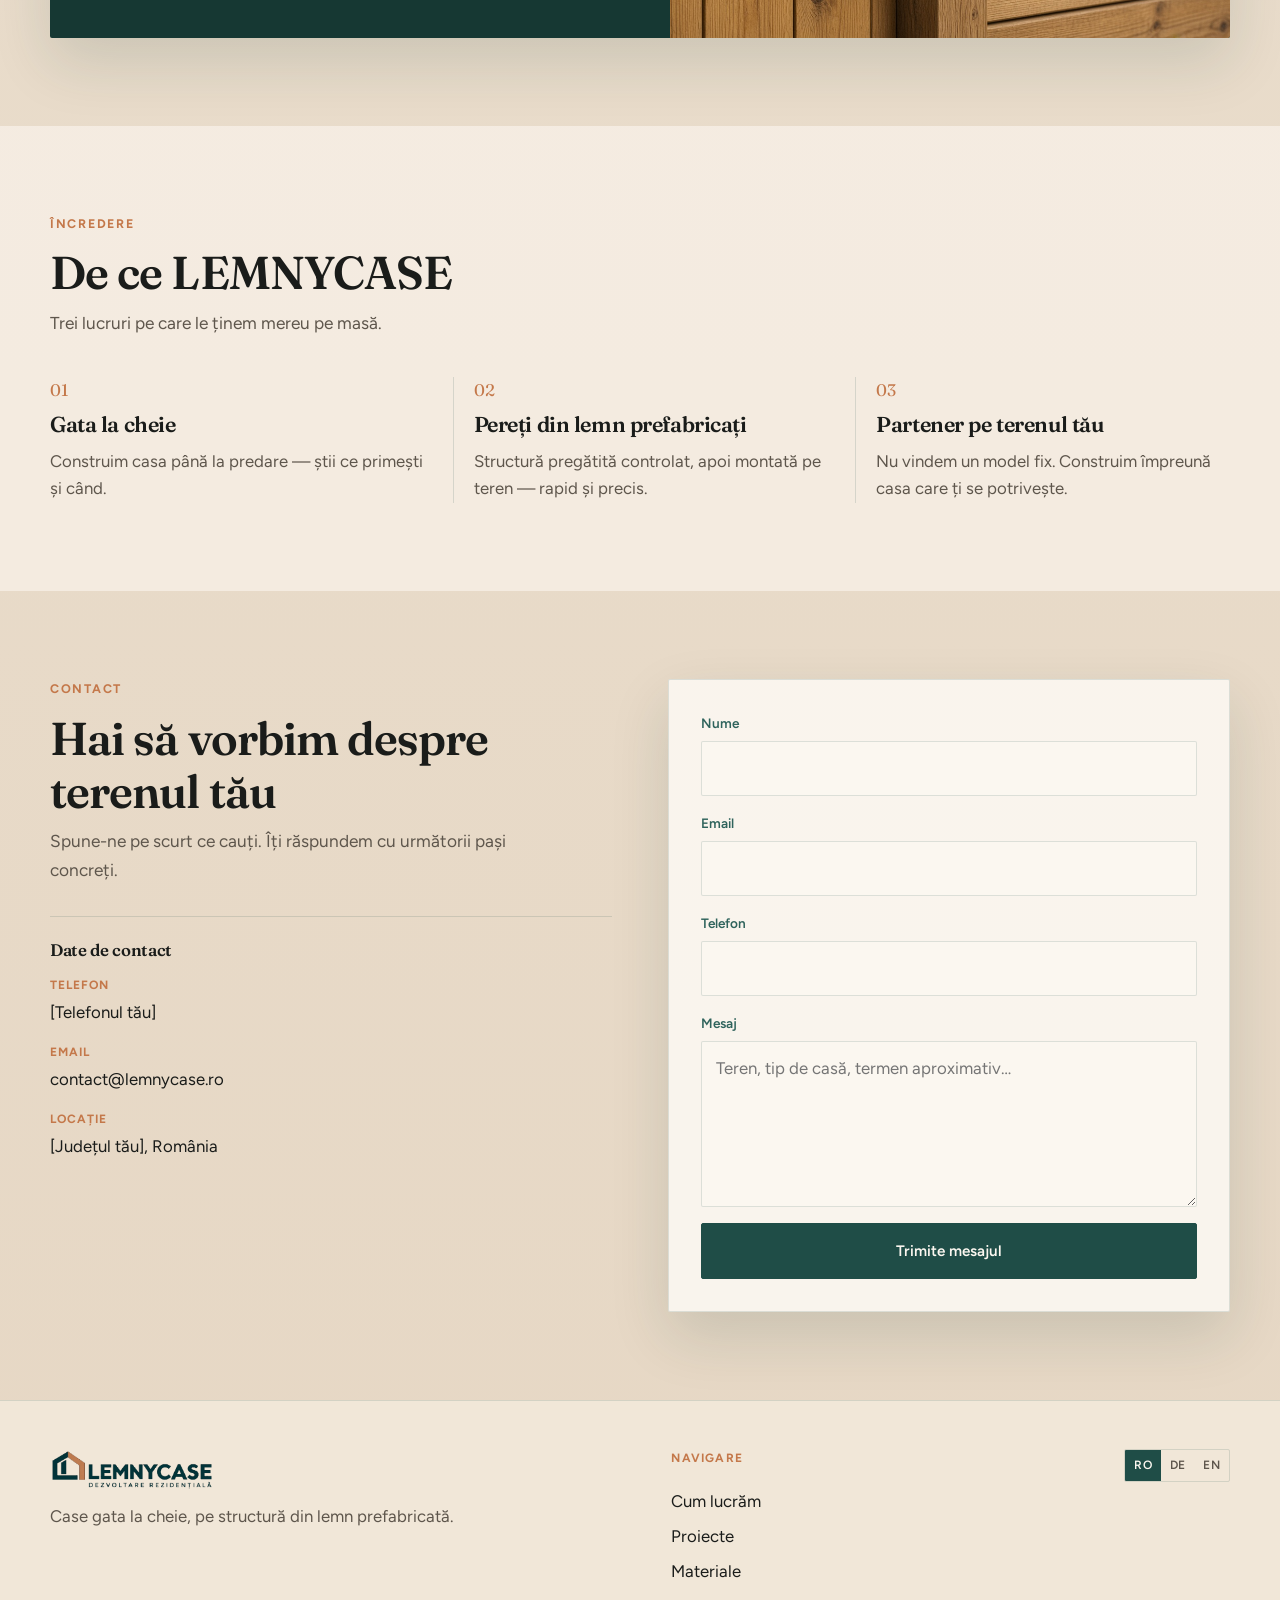
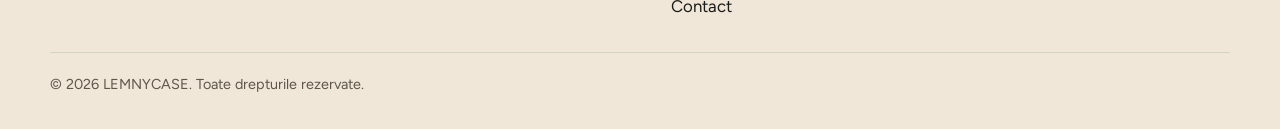
==== commit d8412edd: "Refresh LemnyCase branding, messaging, and project gallery. Add client logo, polished copy, and more" ====
--- a/index.html
+++ b/index.html
@@ -3,8 +3,8 @@
 <head>
   <meta charset="UTF-8" />
   <meta name="viewport" content="width=device-width, initial-scale=1" />
-  <meta name="description" content="Lemny Case — case mici din lemn, prefabricate în România. De la consultanță la cheie în mână." />
-  <title>Lemny Case — Case mici din lemn în România</title>
+  <meta name="description" content="LEMNYCASE — case gata la cheie pe structură din lemn prefabricată." />
+  <title>LEMNYCASE — Case gata la cheie</title>
   <link rel="preconnect" href="https://fonts.googleapis.com" />
   <link rel="preconnect" href="https://fonts.gstatic.com" crossorigin />
   <link href="https://fonts.googleapis.com/css2?family=Figtree:wght@400;500;600;700&family=Fraunces:opsz,wght@9..144,500;9..144,600;9..144,700&display=swap" rel="stylesheet" />
@@ -15,11 +15,14 @@
 
   <header class="site-header" id="top">
     <div class="header-inner">
-      <a class="logo" href="#top" aria-label="Lemny Case">Lemny Case</a>
+      <a class="logo" href="#top" aria-label="LEMNYCASE">
+        <img class="logo-img logo-img-light" src="assets/brand/logo-light.png" alt="LEMNYCASE" width="220" height="56" />
+        <img class="logo-img logo-img-dark" src="assets/brand/logo.png" alt="LEMNYCASE" width="220" height="56" />
+      </a>
 
       <nav class="nav" aria-label="Primary">
         <a href="#process" data-i18n="nav.process">Cum lucrăm</a>
-        <a href="#homes" data-i18n="nav.homes">Casele noastre</a>
+        <a href="#homes" data-i18n="nav.homes">Proiecte</a>
         <a href="#materials" data-i18n="nav.materials">Materiale</a>
         <a href="#why" data-i18n="nav.why">De ce Lemny</a>
         <a href="#contact" data-i18n="nav.contact">Contact</a>
@@ -40,7 +43,7 @@
 
     <div class="mobile-nav" id="mobile-nav" hidden>
       <a href="#process" data-i18n="nav.process">Cum lucrăm</a>
-      <a href="#homes" data-i18n="nav.homes">Casele noastre</a>
+      <a href="#homes" data-i18n="nav.homes">Proiecte</a>
       <a href="#materials" data-i18n="nav.materials">Materiale</a>
       <a href="#why" data-i18n="nav.why">De ce Lemny</a>
       <a href="#contact" data-i18n="nav.contact">Contact</a>
@@ -49,18 +52,18 @@
   </header>
 
   <main id="main">
-    <section class="hero" aria-label="Lemny Case">
+    <section class="hero" aria-label="LEMNYCASE">
       <div class="hero-media" aria-hidden="true">
-        <img src="assets/images/hero.jpg" alt="" width="2400" height="1600" fetchpriority="high" />
+        <img src="assets/images/hero.jpg" alt="" width="2000" height="1333" fetchpriority="high" />
       </div>
       <div class="hero-veil" aria-hidden="true"></div>
       <div class="hero-content">
-        <p class="hero-brand" data-i18n="hero.brand">Lemny Case</p>
-        <h1 data-i18n="hero.headline">Case mici din lemn — clare, calde, fără surprize.</h1>
-        <p class="hero-sub" data-i18n="hero.sub">Case din lemn prefabricate, pe măsură umană, gândite pentru România — de la primul plan până la cheie în mână.</p>
+        <img class="hero-logo" src="assets/brand/logo-light.png" alt="LEMNYCASE" width="320" height="81" />
+        <h1 data-i18n="hero.headline">Asta facem la LemnyCase! Case gata la cheie.</h1>
+        <p class="hero-sub" data-i18n="hero.sub">Construim pe structură din lemn prefabricată — de la atelier până la cheie în mână.</p>
         <div class="hero-actions">
           <a class="btn" href="#contact" data-i18n="hero.ctaPrimary">Programează o discuție</a>
-          <a class="btn btn-ghost" href="#homes" data-i18n="hero.ctaSecondary">Vezi tipurile de case</a>
+          <a class="btn btn-ghost" href="#homes" data-i18n="hero.ctaSecondary">Vezi proiectele</a>
         </div>
       </div>
     </section>
@@ -74,14 +77,14 @@
 
       <div class="process-layout">
         <div class="process-visual reveal">
-          <img src="assets/images/process.jpg" alt="" width="1600" height="1067" loading="lazy" />
+          <img src="assets/images/process.jpg" alt="" width="2000" height="1333" loading="lazy" />
         </div>
         <ol class="timeline">
           <li class="reveal">
             <span class="step-num">01</span>
             <div>
               <h3 data-i18n="process.step1.title">Consultanță</h3>
-              <p data-i18n="process.step1.text">Discutăm nevoile familiei, terenul și bugetul. Îți propunem tipul de casă potrivit, fără presiune.</p>
+              <p data-i18n="process.step1.text">Discutăm nevoile, terenul și bugetul. Îți propunem o casă din lemn pe dimensiunea potrivită, fără presiune.</p>
             </div>
           </li>
           <li class="reveal">
@@ -94,14 +97,14 @@
           <li class="reveal">
             <span class="step-num">03</span>
             <div>
-              <h3 data-i18n="process.step3.title">Fabricație & montaj</h3>
-              <p data-i18n="process.step3.text">Elementele se pregătesc controlat, apoi montajul pe teren durează zile, nu luni.</p>
+              <h3 data-i18n="process.step3.title">Prefabricare & montaj</h3>
+              <p data-i18n="process.step3.text">Pereții din lemn sunt prefabricați, apoi montăm și construim casa pe teren — rapid și controlat.</p>
             </div>
           </li>
           <li class="reveal">
             <span class="step-num">04</span>
             <div>
-              <h3 data-i18n="process.step4.title">Predare</h3>
+              <h3 data-i18n="process.step4.title">Cheie în mână</h3>
               <p data-i18n="process.step4.text">Verificăm împreună fiecare detaliu și predăm casa gata de locuit — cu documentația la zi.</p>
             </div>
           </li>
@@ -111,40 +114,28 @@
 
     <section class="section homes" id="homes">
       <div class="section-intro reveal">
-        <p class="eyebrow" data-i18n="homes.eyebrow">Colecție</p>
-        <h2 data-i18n="homes.title">Casele noastre din lemn</h2>
-        <p class="lede" data-i18n="homes.sub">Patru tipologii mici pe care le adaptăm la terenul și stilul tău de viață.</p>
-      </div>
-
-      <div class="homes-grid">
-        <article class="home-item reveal">
-          <div class="home-media">
-            <img src="assets/images/cabin.jpg" alt="" width="1600" height="1067" loading="lazy" />
+        <p class="eyebrow" data-i18n="homes.eyebrow">Proiecte</p>
+        <h2 data-i18n="homes.title">Asta facem la LemnyCase</h2>
+        <p class="lede" data-i18n="homes.sub">Case gata la cheie pe structură din lemn — cu finisaje izolate, tencuială sau lemn aparent.</p>
+      </div>
+
+      <div class="project-showcase reveal" data-project-showcase>
+        <div class="project-main">
+          <div class="project-accent" aria-hidden="true"></div>
+          <img class="project-main-img" src="assets/images/project-1.jpg" alt="" width="2000" height="1333" data-project-main />
+        </div>
+        <div class="project-side">
+          <h3 class="project-name" data-project-name>Casă Lemny 01</h3>
+          <p class="project-place" data-project-place>Construită în România</p>
+          <div class="project-thumbs">
+            <button type="button" class="project-nav" data-project-prev aria-label="Previous">‹</button>
+            <div class="project-thumb-frame">
+              <img src="assets/images/project-1.jpg" alt="" width="400" height="300" data-project-thumb />
+            </div>
+            <button type="button" class="project-nav" data-project-next aria-label="Next">›</button>
           </div>
-          <h3 data-i18n="homes.cabin.name">Cabana</h3>
-          <p data-i18n="homes.cabin.text">Casă mică din lemn, pe un nivel — ideală pentru terenuri linistite și un ritm mai calm.</p>
-        </article>
-        <article class="home-item reveal">
-          <div class="home-media">
-            <img src="assets/images/family.jpg" alt="" width="1600" height="1067" loading="lazy" />
-          </div>
-          <h3 data-i18n="homes.family.name">Familială</h3>
-          <p data-i18n="homes.family.text">Plan compact din lemn pentru 2–4 persoane: camere clare, fără spații pierdute.</p>
-        </article>
-        <article class="home-item reveal">
-          <div class="home-media">
-            <img src="assets/images/weekend.jpg" alt="" width="1600" height="1067" loading="lazy" />
-          </div>
-          <h3 data-i18n="homes.weekend.name">Weekend</h3>
-          <p data-i18n="homes.weekend.text">Refugiu din lemn pentru munte sau la țară — mic, cald, ușor de întreținut.</p>
-        </article>
-        <article class="home-item reveal">
-          <div class="home-media">
-            <img src="assets/images/compact.jpg" alt="" width="1600" height="1067" loading="lazy" />
-          </div>
-          <h3 data-i18n="homes.compact.name">Compactă</h3>
-          <p data-i18n="homes.compact.text">Amprentă mică, structură din lemn — un start accesibil sau o casă de oaspeți.</p>
-        </article>
+          <p class="project-count" data-project-count>1 / 6</p>
+        </div>
       </div>
     </section>
 
@@ -152,12 +143,12 @@
       <div class="materials-panel reveal">
         <div class="materials-copy">
           <p class="eyebrow" data-i18n="materials.eyebrow">Lemn</p>
-          <h2 data-i18n="materials.title">Lemn ales pentru climă și timp</h2>
-          <p class="lede" data-i18n="materials.sub">Lucrăm cu lemn pentru case mici, eficiente — potrivite iernilor românești și verilor calde.</p>
+          <h2 data-i18n="materials.title">Pereți prefabricați din lemn</h2>
+          <p class="lede" data-i18n="materials.sub">Prefabricăm pereții, apoi construim casa — eficient, clar și gata la cheie.</p>
           <ul class="materials-list">
-            <li data-i18n="materials.point1">Structură din lemn cu montaj rapid pe teren</li>
-            <li data-i18n="materials.point2">Izolație bună într-o amprentă compactă</li>
-            <li data-i18n="materials.point3">Finisaje din lemn pe care le alegi tu, fără compromisuri ascunse</li>
+            <li data-i18n="materials.point1">Pereți din lemn prefabricați controlat</li>
+            <li data-i18n="materials.point2">Montaj și construcție pe terenul tău</li>
+            <li data-i18n="materials.point3">Casă gata la cheie, fără surprize</li>
           </ul>
         </div>
         <div class="materials-media" aria-hidden="true">
@@ -169,23 +160,23 @@
     <section class="section why" id="why">
       <div class="section-intro reveal">
         <p class="eyebrow" data-i18n="why.eyebrow">Încredere</p>
-        <h2 data-i18n="why.title">De ce Lemny Case</h2>
+        <h2 data-i18n="why.title">De ce LEMNYCASE</h2>
         <p class="lede" data-i18n="why.sub">Trei lucruri pe care le ținem mereu pe masă.</p>
       </div>
       <div class="why-list">
         <div class="why-item reveal">
           <span class="why-index">01</span>
-          <h3 data-i18n="why.item1.title">Claritate de la început</h3>
-          <p data-i18n="why.item1.text">Știi ce intră în preț, ce urmează în calendar și ce decizii trebuie luate — fără jargon inutil.</p>
+          <h3 data-i18n="why.item1.title">Gata la cheie</h3>
+          <p data-i18n="why.item1.text">Construim casa până la predare — știi ce primești și când.</p>
         </div>
         <div class="why-item reveal">
           <span class="why-index">02</span>
-          <h3 data-i18n="why.item2.title">Case mici, pentru România</h3>
-          <p data-i18n="why.item2.text">Proiecte din lemn aliniate la reglementări locale, terenuri reale și nevoi reale de aici.</p>
+          <h3 data-i18n="why.item2.title">Pereți din lemn prefabricați</h3>
+          <p data-i18n="why.item2.text">Structură pregătită controlat, apoi montată pe teren — rapid și precis.</p>
         </div>
         <div class="why-item reveal">
           <span class="why-index">03</span>
-          <h3 data-i18n="why.item3.title">Partener, nu catalog</h3>
+          <h3 data-i18n="why.item3.title">Partener pe terenul tău</h3>
           <p data-i18n="why.item3.text">Nu vindem un model fix. Construim împreună casa care ți se potrivește.</p>
         </div>
       </div>
@@ -244,13 +235,15 @@
   <footer class="site-footer">
     <div class="footer-inner">
       <div class="footer-brand">
-        <a class="logo" href="#top">Lemny Case</a>
-        <p data-i18n="footer.tagline">Case mici din lemn pentru România.</p>
+        <a class="logo" href="#top" aria-label="LEMNYCASE">
+          <img class="logo-img" src="assets/brand/logo.png" alt="LEMNYCASE" width="220" height="56" />
+        </a>
+        <p data-i18n="footer.tagline">Case gata la cheie, pe structură din lemn prefabricată.</p>
       </div>
       <div class="footer-nav">
         <p class="footer-heading" data-i18n="footer.nav">Navigare</p>
         <a href="#process" data-i18n="nav.process">Cum lucrăm</a>
-        <a href="#homes" data-i18n="nav.homes">Casele noastre</a>
+        <a href="#homes" data-i18n="nav.homes">Proiecte</a>
         <a href="#materials" data-i18n="nav.materials">Materiale</a>
         <a href="#contact" data-i18n="nav.contact">Contact</a>
       </div>
@@ -262,7 +255,7 @@
         </div>
       </div>
     </div>
-    <p class="footer-copy"><span>© <span id="year"></span> Lemny Case.</span> <span data-i18n="footer.rights">Toate drepturile rezervate.</span></p>
+    <p class="footer-copy"><span>© <span id="year"></span> LEMNYCASE.</span> <span data-i18n="footer.rights">Toate drepturile rezervate.</span></p>
   </footer>
 
   <script src="js/i18n.js"></script>
--- a/css/styles.css
+++ b/css/styles.css
@@ -1,18 +1,18 @@
 :root {
-  --forest: #1f3d2f;
-  --forest-deep: #14281f;
-  --moss: #3d5c48;
-  --wood: #a67c52;
-  --wood-soft: #c4a484;
-  --amber: #c48a4a;
+  --forest: #1f4d47;
+  --forest-deep: #163833;
+  --moss: #2f635c;
+  --wood: #c4784a;
+  --wood-soft: #d9a07a;
+  --amber: #c4784a;
   --stone: #ebe0d0;
   --stone-warm: #f4eadc;
   --stone-deep: #e2d2bc;
   --ink: #1a1c1a;
   --muted: #5e564c;
   --white: #fbf7f0;
-  --line: rgba(90, 60, 30, 0.14);
-  --shadow: 0 24px 60px rgba(60, 35, 15, 0.14);
+  --line: rgba(31, 77, 71, 0.14);
+  --shadow: 0 24px 60px rgba(22, 56, 51, 0.14);
   --radius: 2px;
   --font-display: "Fraunces", Georgia, serif;
   --font-body: "Figtree", system-ui, sans-serif;
@@ -131,17 +131,35 @@
 }
 
 .logo {
-  font-family: var(--font-display);
-  font-size: 1.35rem;
-  font-weight: 600;
-  letter-spacing: -0.03em;
-  color: var(--white);
-  white-space: nowrap;
-}
-
-.site-header.is-scrolled .logo,
-body.nav-open .logo {
-  color: var(--forest-deep);
+  display: inline-flex;
+  align-items: center;
+  line-height: 0;
+}
+
+.logo-img {
+  height: 2.55rem;
+  width: auto;
+  max-width: min(220px, 48vw);
+  object-fit: contain;
+  display: block;
+}
+
+.logo-img-dark {
+  display: none;
+}
+
+.site-header.is-scrolled .logo-img-light,
+body.nav-open .logo-img-light {
+  display: none;
+}
+
+.site-header.is-scrolled .logo-img-dark,
+body.nav-open .logo-img-dark {
+  display: block;
+}
+
+.footer-brand .logo-img {
+  height: 2.6rem;
 }
 
 .nav {
@@ -364,23 +382,21 @@
   padding: calc(var(--header-h) + 4rem) 0 4.5rem;
 }
 
-.hero-brand {
+.hero-logo {
+  width: min(340px, 78vw);
+  height: auto;
+  margin: 0 0 1.35rem;
+  object-fit: contain;
+  filter: drop-shadow(0 10px 28px rgba(0, 0, 0, 0.35));
+}
+
+.hero h1 {
   font-family: var(--font-display);
-  font-size: clamp(2.8rem, 7vw, 5.5rem);
   font-weight: 600;
-  letter-spacing: -0.04em;
-  line-height: 0.95;
-  margin: 0 0 1.25rem;
-  max-width: 12ch;
-}
-
-.hero h1 {
-  font-family: var(--font-body);
-  font-weight: 500;
-  font-size: clamp(1.2rem, 2.2vw, 1.55rem);
-  letter-spacing: -0.01em;
-  line-height: 1.35;
-  max-width: 28ch;
+  font-size: clamp(1.55rem, 3.2vw, 2.35rem);
+  letter-spacing: -0.02em;
+  line-height: 1.2;
+  max-width: 18ch;
   margin-bottom: 0.85rem;
 }
 
@@ -519,35 +535,99 @@
   margin: 0;
 }
 
-.homes-grid {
+.project-showcase {
   display: grid;
   gap: 2rem;
-}
-
-.home-item h3 {
-  margin-top: 1rem;
-}
-
-.home-item p {
+  align-items: center;
+}
+
+.project-main {
+  position: relative;
+}
+
+.project-accent {
+  position: absolute;
+  inset: -1rem auto auto -1rem;
+  width: 42%;
+  height: 38%;
+  background: rgba(31, 77, 71, 0.12);
+  border-radius: 1.5rem 0 1.5rem 0;
+  z-index: 0;
+}
+
+.project-main-img {
+  position: relative;
+  z-index: 1;
+  width: 100%;
+  aspect-ratio: 4 / 3;
+  object-fit: cover;
+  border-radius: 0.75rem;
+  box-shadow: var(--shadow);
+}
+
+.project-side {
+  padding-inline: 0.25rem;
+}
+
+.project-name {
+  font-family: var(--font-display);
+  font-size: clamp(1.8rem, 3vw, 2.6rem);
+  color: var(--forest-deep);
+  margin: 0 0 0.4rem;
+  max-width: 14ch;
+}
+
+.project-place {
   color: var(--muted);
-  margin: 0;
-}
-
-.home-media {
+  margin: 0 0 1.75rem;
+  font-size: 1rem;
+}
+
+.project-thumbs {
+  display: flex;
+  align-items: center;
+  gap: 0.75rem;
+  max-width: 280px;
+}
+
+.project-thumb-frame {
+  flex: 1;
   overflow: hidden;
-  border-radius: var(--radius);
+  border-radius: 0.5rem;
   aspect-ratio: 4 / 3;
-}
-
-.home-media img {
+  box-shadow: 0 10px 30px rgba(22, 56, 51, 0.12);
+}
+
+.project-thumb-frame img {
   width: 100%;
   height: 100%;
   object-fit: cover;
-  transition: transform 0.7s var(--ease);
-}
-
-.home-item:hover .home-media img {
-  transform: scale(1.04);
+}
+
+.project-nav {
+  width: 2.4rem;
+  height: 2.4rem;
+  border: 0;
+  border-radius: 50%;
+  background: var(--forest);
+  color: var(--white);
+  font-size: 1.4rem;
+  line-height: 1;
+  cursor: pointer;
+  flex-shrink: 0;
+  transition: background 0.25s var(--ease);
+}
+
+.project-nav:hover {
+  background: var(--amber);
+}
+
+.project-count {
+  margin: 0.85rem 0 0;
+  font-size: 0.9rem;
+  font-weight: 600;
+  letter-spacing: 0.06em;
+  color: var(--muted);
 }
 
 .materials {
@@ -725,9 +805,8 @@
 }
 
 .footer-brand .logo {
-  color: var(--forest-deep);
-  display: inline-block;
-  margin-bottom: 0.5rem;
+  display: inline-flex;
+  margin-bottom: 0.75rem;
 }
 
 .footer-brand p,
@@ -773,9 +852,9 @@
 }
 
 @media (min-width: 720px) {
-  .homes-grid {
-    grid-template-columns: repeat(2, 1fr);
-    gap: 2rem 1.5rem;
+  .project-showcase {
+    grid-template-columns: 1.35fr 0.85fr;
+    gap: 2.5rem 3rem;
   }
 
   .why-list {
@@ -852,7 +931,4 @@
     transition: none;
   }
 
-  .home-media img {
-    transition: none;
-  }
-}
+}
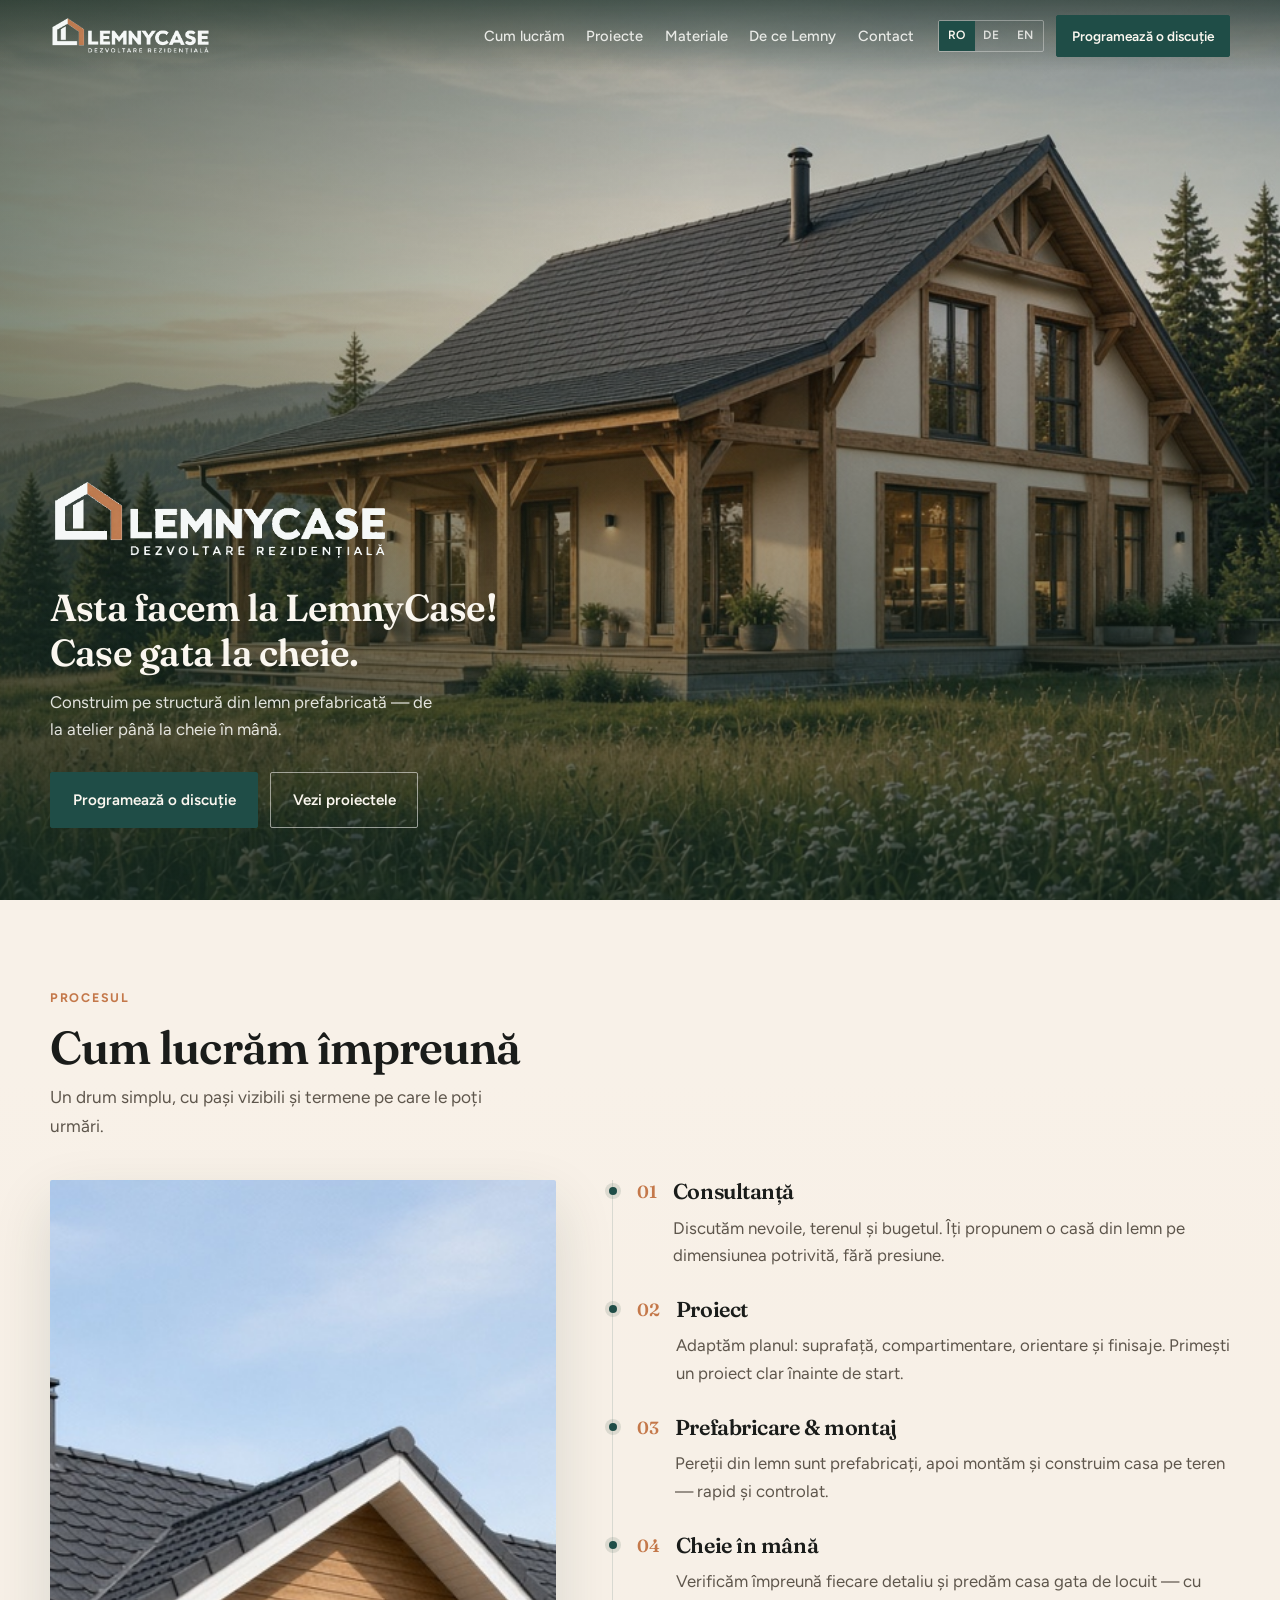
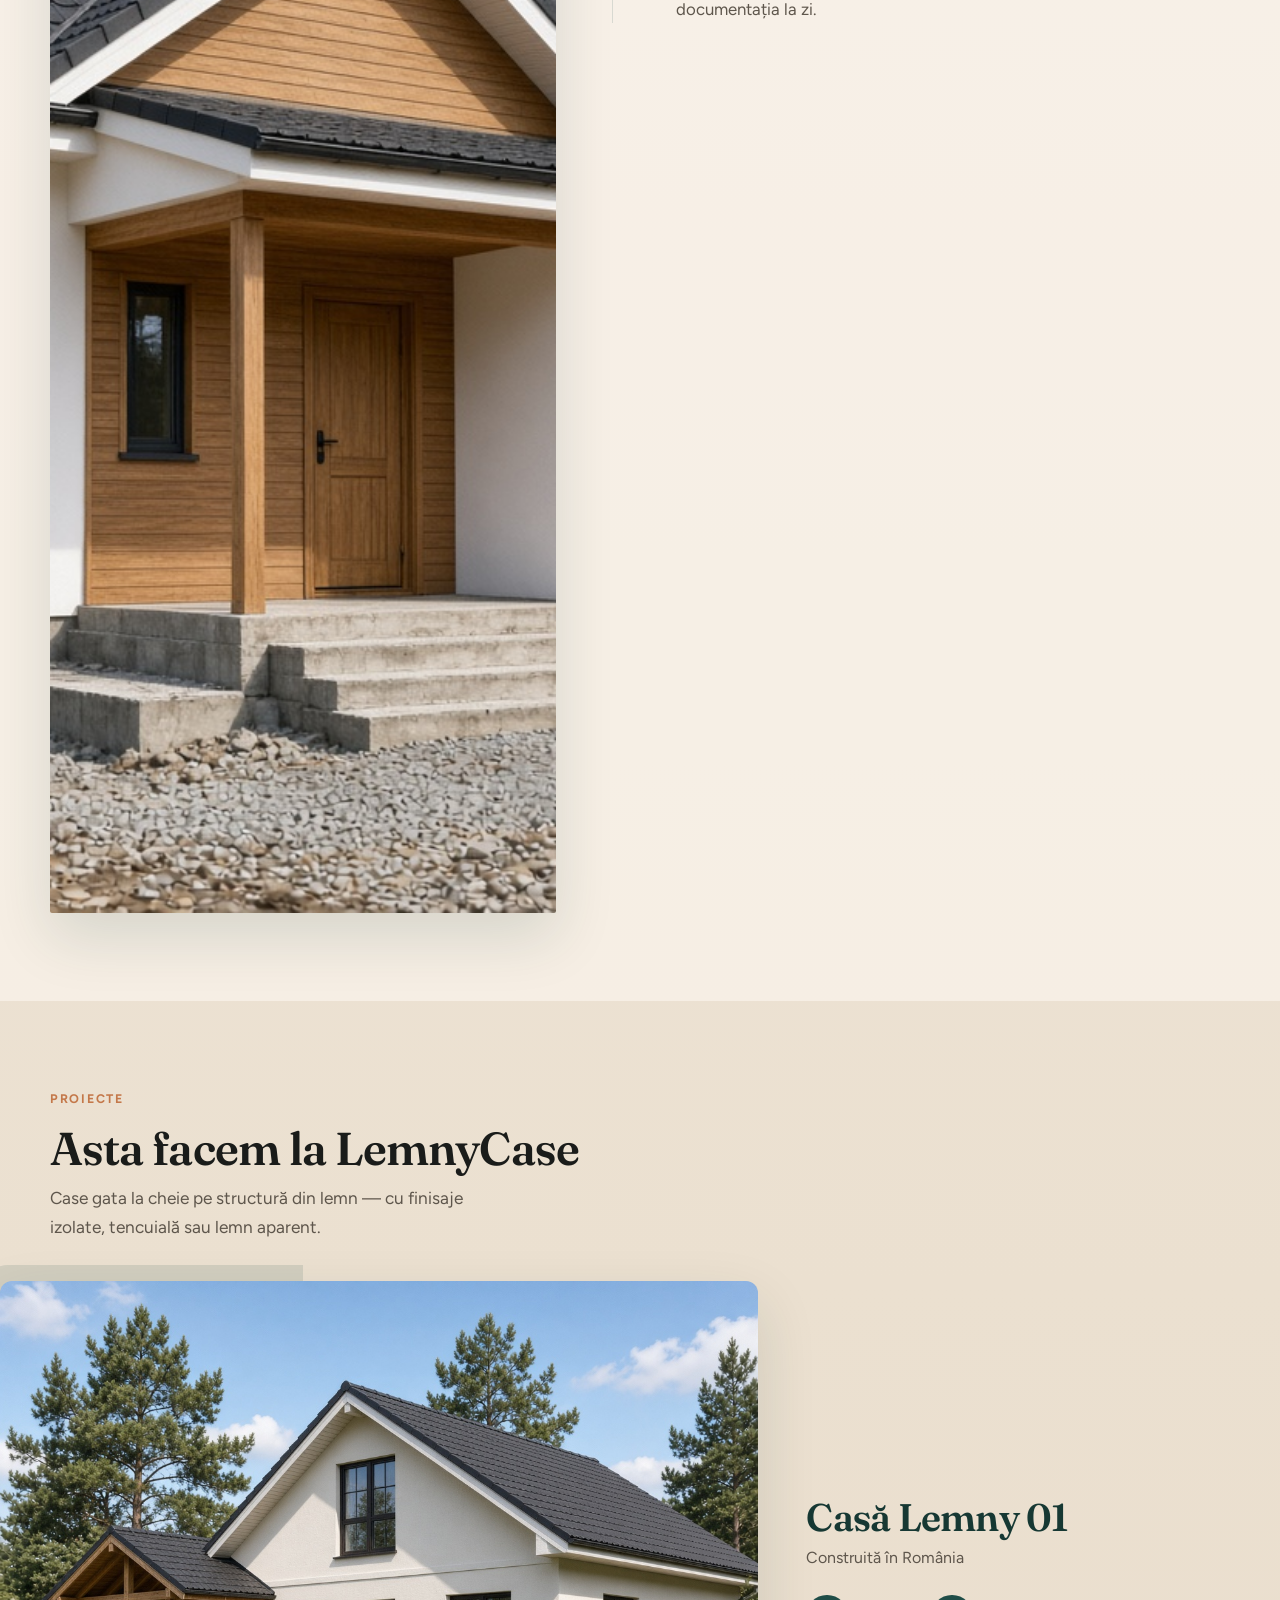
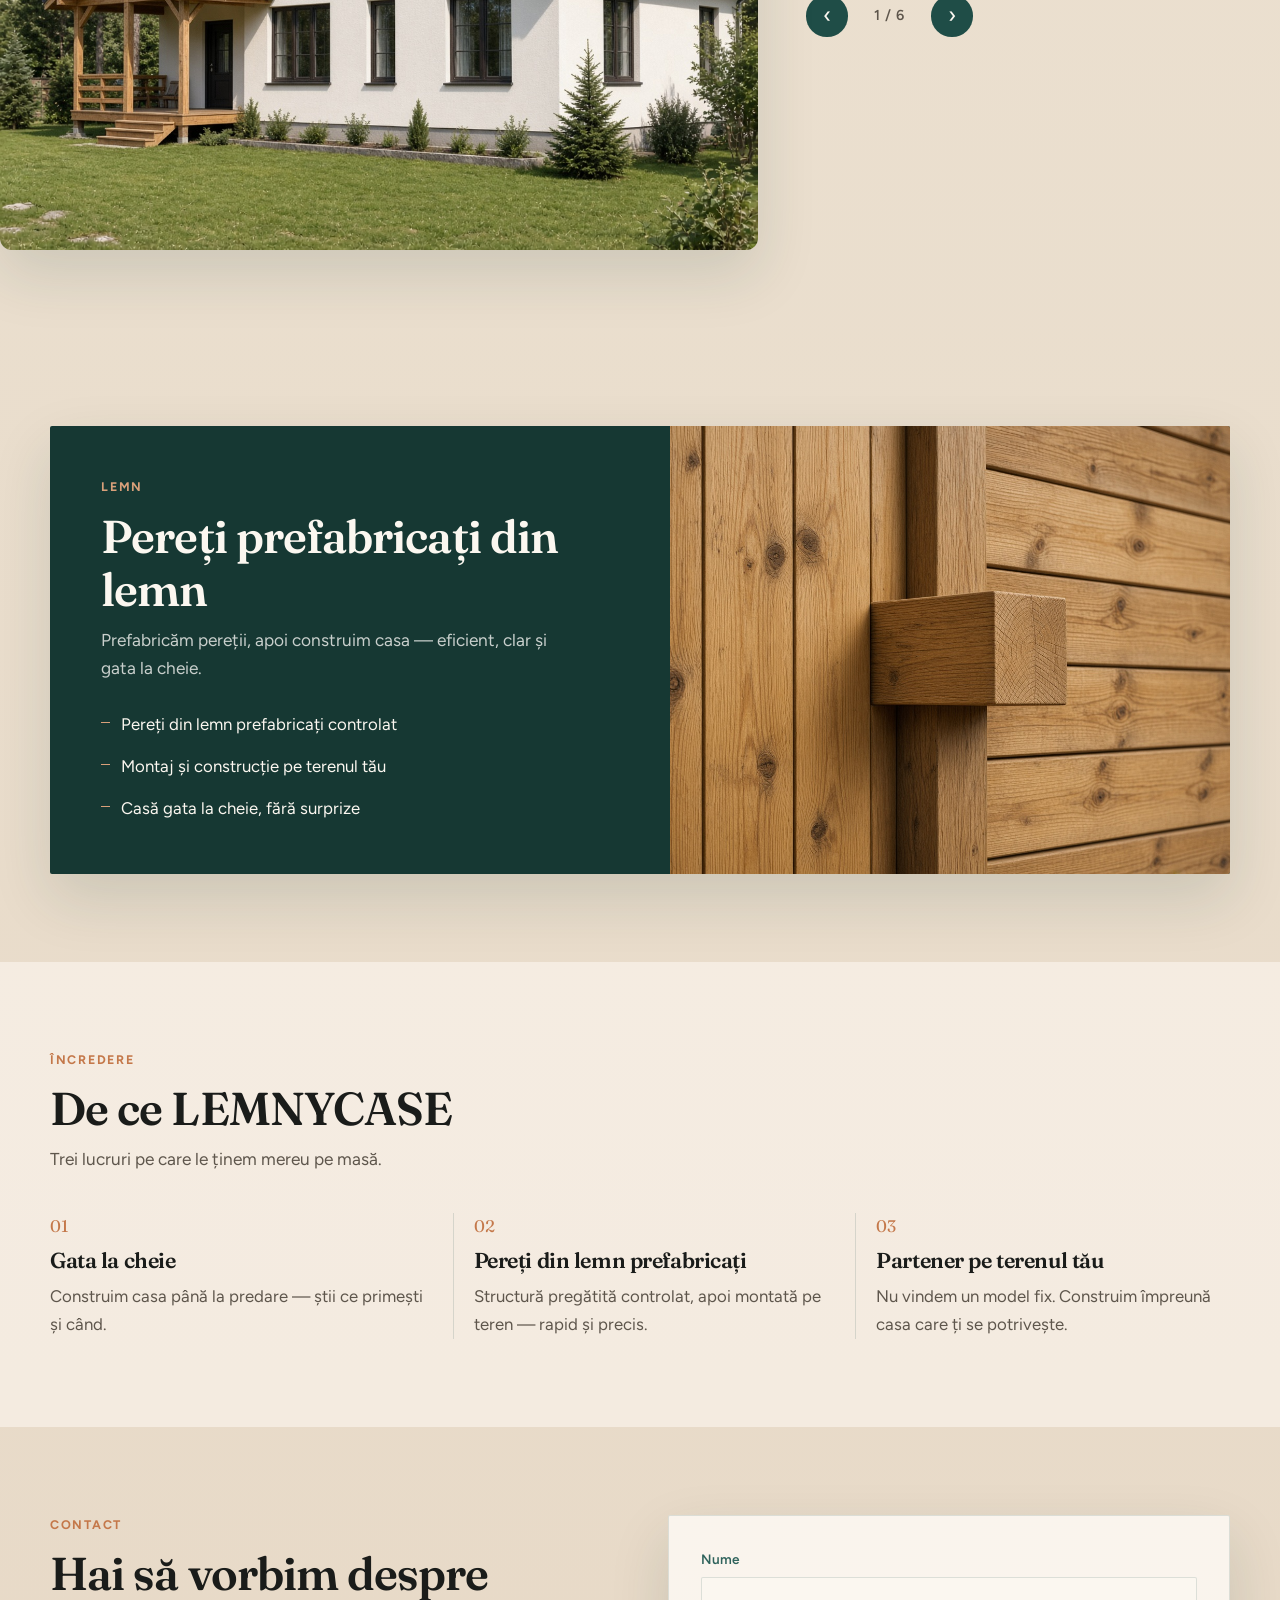
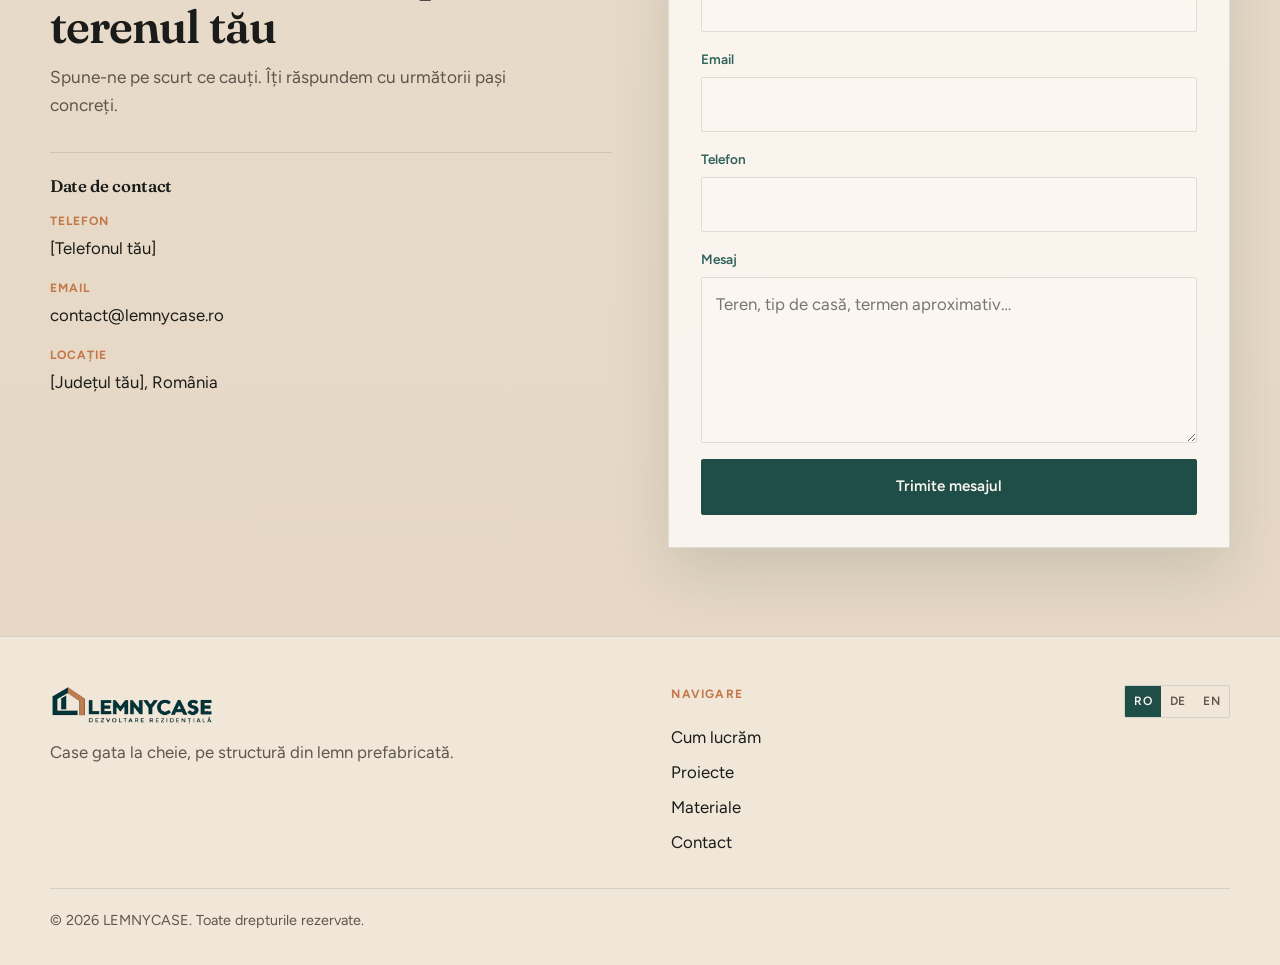
==== commit 5b6314a5: "layout changes layout changes" ====
--- a/index.html
+++ b/index.html
@@ -5,6 +5,9 @@
   <meta name="viewport" content="width=device-width, initial-scale=1" />
   <meta name="description" content="LEMNYCASE — case gata la cheie pe structură din lemn prefabricată." />
   <title>LEMNYCASE — Case gata la cheie</title>
+  <link rel="icon" href="favicon.ico" sizes="any" />
+  <link rel="icon" type="image/png" href="assets/brand/favicon-32.png" sizes="32x32" />
+  <link rel="apple-touch-icon" href="assets/brand/apple-touch-icon.png" />
   <link rel="preconnect" href="https://fonts.googleapis.com" />
   <link rel="preconnect" href="https://fonts.gstatic.com" crossorigin />
   <link href="https://fonts.googleapis.com/css2?family=Figtree:wght@400;500;600;700&family=Fraunces:opsz,wght@9..144,500;9..144,600;9..144,700&display=swap" rel="stylesheet" />
@@ -127,14 +130,11 @@
         <div class="project-side">
           <h3 class="project-name" data-project-name>Casă Lemny 01</h3>
           <p class="project-place" data-project-place>Construită în România</p>
-          <div class="project-thumbs">
+          <div class="project-controls">
             <button type="button" class="project-nav" data-project-prev aria-label="Previous">‹</button>
-            <div class="project-thumb-frame">
-              <img src="assets/images/project-1.jpg" alt="" width="400" height="300" data-project-thumb />
-            </div>
+            <p class="project-count" data-project-count>1 / 6</p>
             <button type="button" class="project-nav" data-project-next aria-label="Next">›</button>
           </div>
-          <p class="project-count" data-project-count>1 / 6</p>
         </div>
       </div>
     </section>
--- a/css/styles.css
+++ b/css/styles.css
@@ -38,10 +38,12 @@
   color: var(--ink);
   background: linear-gradient(180deg, #f3ebe0 0%, #ebe0d0 50%, #e6d7c4 100%);
   min-height: 100vh;
+  overflow-x: hidden;
 }
 
 main {
   position: relative;
+  overflow-x: hidden;
 }
 
 body.nav-open {
@@ -122,24 +124,27 @@
 }
 
 .header-inner {
-  width: min(1180px, calc(100% - 2.5rem));
+  width: min(1180px, calc(100% - 1.5rem));
   margin: 0 auto;
   min-height: var(--header-h);
   display: flex;
   align-items: center;
-  gap: 1.5rem;
+  justify-content: space-between;
+  gap: 0.75rem;
 }
 
 .logo {
   display: inline-flex;
   align-items: center;
   line-height: 0;
+  flex: 0 1 auto;
+  min-width: 0;
 }
 
 .logo-img {
-  height: 2.55rem;
+  height: 2.1rem;
   width: auto;
-  max-width: min(220px, 48vw);
+  max-width: min(150px, 42vw);
   object-fit: contain;
   display: block;
 }
@@ -187,10 +192,11 @@
 }
 
 .header-actions {
-  margin-left: auto;
+  margin-left: 0;
   display: flex;
   align-items: center;
-  gap: 0.75rem;
+  gap: 0.45rem;
+  flex: 0 0 auto;
 }
 
 .lang-switch {
@@ -211,8 +217,8 @@
   border: 0;
   background: transparent;
   color: rgba(251, 250, 247, 0.8);
-  padding: 0.35rem 0.55rem;
-  font-size: 0.75rem;
+  padding: 0.3rem 0.4rem;
+  font-size: 0.7rem;
   font-weight: 600;
   letter-spacing: 0.04em;
   cursor: pointer;
@@ -236,8 +242,8 @@
   color: var(--white);
 }
 
-.header-cta {
-  display: none;
+.btn.header-cta {
+  display: none !important;
 }
 
 .nav-toggle {
@@ -344,6 +350,174 @@
   color: var(--white);
 }
 
+@media (max-width: 719px) {
+  .hero {
+    min-height: 100svh;
+    min-height: 100dvh;
+  }
+
+  .hero-veil {
+    background:
+      linear-gradient(180deg, rgba(20, 40, 31, 0.55) 0%, rgba(20, 40, 31, 0.32) 42%, rgba(20, 40, 31, 0.88) 100%);
+  }
+
+  .hero-content {
+    width: min(1180px, calc(100% - 1.5rem));
+    padding: calc(var(--header-h) + 2.25rem) 0 2.25rem;
+  }
+
+  .hero-logo {
+    width: min(220px, 70vw);
+    margin-bottom: 0.9rem;
+  }
+
+  .hero h1 {
+    font-size: clamp(1.4rem, 6.4vw, 1.8rem);
+    max-width: 15ch;
+    line-height: 1.18;
+  }
+
+  .hero-sub {
+    font-size: 0.95rem;
+    max-width: 30ch;
+    margin-bottom: 1.2rem;
+    line-height: 1.55;
+  }
+
+  .hero-actions {
+    flex-direction: column;
+    align-items: stretch;
+    gap: 0.6rem;
+  }
+
+  .hero-actions .btn {
+    width: 100%;
+    min-height: 3rem;
+  }
+
+  .section {
+    width: min(1180px, calc(100% - 1.5rem));
+    padding: 3.25rem 0;
+  }
+
+  .section-intro {
+    margin-bottom: 1.75rem;
+  }
+
+  .section-intro h2 {
+    max-width: 12ch;
+  }
+
+  .process,
+  .homes,
+  .why,
+  .contact {
+    padding-top: 3.25rem;
+    padding-bottom: 3.25rem;
+  }
+
+  .process > .section-intro,
+  .process > .process-layout,
+  .homes > .section-intro,
+  .why > .section-intro,
+  .why > .why-list,
+  .contact > .contact-grid {
+    width: min(1180px, calc(100% - 1.5rem));
+  }
+
+  .homes > .section-intro,
+  .homes > .project-showcase {
+    width: min(1180px, calc(100% - 1.5rem));
+    margin-left: auto;
+    margin-right: auto;
+  }
+
+  .project-showcase {
+    gap: 1rem;
+  }
+
+  .project-accent {
+    display: none;
+  }
+
+  .project-main-img {
+    border-radius: 0.9rem;
+    background: #e2d2bc;
+  }
+
+  .project-side {
+    display: grid;
+    gap: 0.15rem;
+    padding: 0;
+  }
+
+  .project-name {
+    font-size: 1.45rem;
+    max-width: none;
+  }
+
+  .project-place {
+    margin-bottom: 0.85rem;
+  }
+
+  .project-controls {
+    justify-content: flex-start;
+  }
+
+  .process-visual {
+    border-radius: 0.85rem;
+  }
+
+  .process-visual img {
+    aspect-ratio: 16 / 11;
+    object-fit: cover;
+    object-position: center;
+  }
+
+  .materials-panel {
+    border-radius: 0.85rem;
+    margin-inline: 0.75rem;
+    width: calc(100% - 1.5rem);
+  }
+
+  .materials-copy {
+    padding: 1.35rem 1.25rem 1.5rem;
+  }
+
+  .materials-media img {
+    min-height: 200px;
+    aspect-ratio: 16 / 10;
+  }
+
+  .timeline {
+    padding-left: 1.15rem;
+    gap: 1.35rem;
+  }
+
+  .timeline li {
+    gap: 0.75rem;
+  }
+
+  .contact-form {
+    padding: 1.15rem;
+  }
+
+  .footer-inner,
+  .footer-copy {
+    width: min(1180px, calc(100% - 1.5rem));
+  }
+
+  .logo-img {
+    height: 1.95rem;
+    max-width: min(138px, 40vw);
+  }
+
+  .footer-brand .logo-img {
+    height: 2.2rem;
+    max-width: 180px;
+  }
+}
+
 .hero-media {
   position: absolute;
   inset: 0;
@@ -537,7 +711,7 @@
 
 .project-showcase {
   display: grid;
-  gap: 2rem;
+  gap: 1.25rem;
   align-items: center;
 }
 
@@ -559,10 +733,17 @@
   position: relative;
   z-index: 1;
   width: 100%;
-  aspect-ratio: 4 / 3;
-  object-fit: cover;
+  height: auto;
+  max-height: none;
+  aspect-ratio: auto;
+  object-fit: contain;
+  object-position: center;
+  background: #e6d7c4;
   border-radius: 0.75rem;
   box-shadow: var(--shadow);
+  display: block;
+  touch-action: pan-y;
+  user-select: none;
 }
 
 .project-side {
@@ -571,47 +752,32 @@
 
 .project-name {
   font-family: var(--font-display);
-  font-size: clamp(1.8rem, 3vw, 2.6rem);
+  font-size: clamp(1.55rem, 3vw, 2.6rem);
   color: var(--forest-deep);
-  margin: 0 0 0.4rem;
+  margin: 0 0 0.35rem;
   max-width: 14ch;
 }
 
 .project-place {
   color: var(--muted);
-  margin: 0 0 1.75rem;
+  margin: 0 0 1.1rem;
   font-size: 1rem;
 }
 
-.project-thumbs {
+.project-controls {
   display: flex;
   align-items: center;
-  gap: 0.75rem;
-  max-width: 280px;
-}
-
-.project-thumb-frame {
-  flex: 1;
-  overflow: hidden;
-  border-radius: 0.5rem;
-  aspect-ratio: 4 / 3;
-  box-shadow: 0 10px 30px rgba(22, 56, 51, 0.12);
-}
-
-.project-thumb-frame img {
-  width: 100%;
-  height: 100%;
-  object-fit: cover;
+  gap: 0.85rem;
 }
 
 .project-nav {
-  width: 2.4rem;
-  height: 2.4rem;
+  width: 2.6rem;
+  height: 2.6rem;
   border: 0;
   border-radius: 50%;
   background: var(--forest);
   color: var(--white);
-  font-size: 1.4rem;
+  font-size: 1.45rem;
   line-height: 1;
   cursor: pointer;
   flex-shrink: 0;
@@ -623,7 +789,9 @@
 }
 
 .project-count {
-  margin: 0.85rem 0 0;
+  margin: 0;
+  min-width: 3.5rem;
+  text-align: center;
   font-size: 0.9rem;
   font-weight: 600;
   letter-spacing: 0.06em;
@@ -854,7 +1022,17 @@
 @media (min-width: 720px) {
   .project-showcase {
     grid-template-columns: 1.35fr 0.85fr;
-    gap: 2.5rem 3rem;
+    gap: 2rem 2.75rem;
+  }
+
+  .project-main-img {
+    aspect-ratio: 4 / 3;
+    object-fit: cover;
+    height: auto;
+  }
+
+  .project-place {
+    margin-bottom: 1.5rem;
   }
 
   .why-list {
@@ -889,8 +1067,8 @@
     display: flex;
   }
 
-  .header-cta {
-    display: inline-flex;
+  .btn.header-cta {
+    display: inline-flex !important;
   }
 
   .nav-toggle,
@@ -900,6 +1078,22 @@
 
   .header-actions {
     margin-left: 0;
+    gap: 0.75rem;
+  }
+
+  .logo-img {
+    height: 2.55rem;
+    max-width: 220px;
+  }
+
+  .lang-switch button {
+    padding: 0.35rem 0.55rem;
+    font-size: 0.75rem;
+  }
+
+  .header-inner {
+    width: min(1180px, calc(100% - 2.5rem));
+    gap: 1.5rem;
   }
 
   .process-layout {
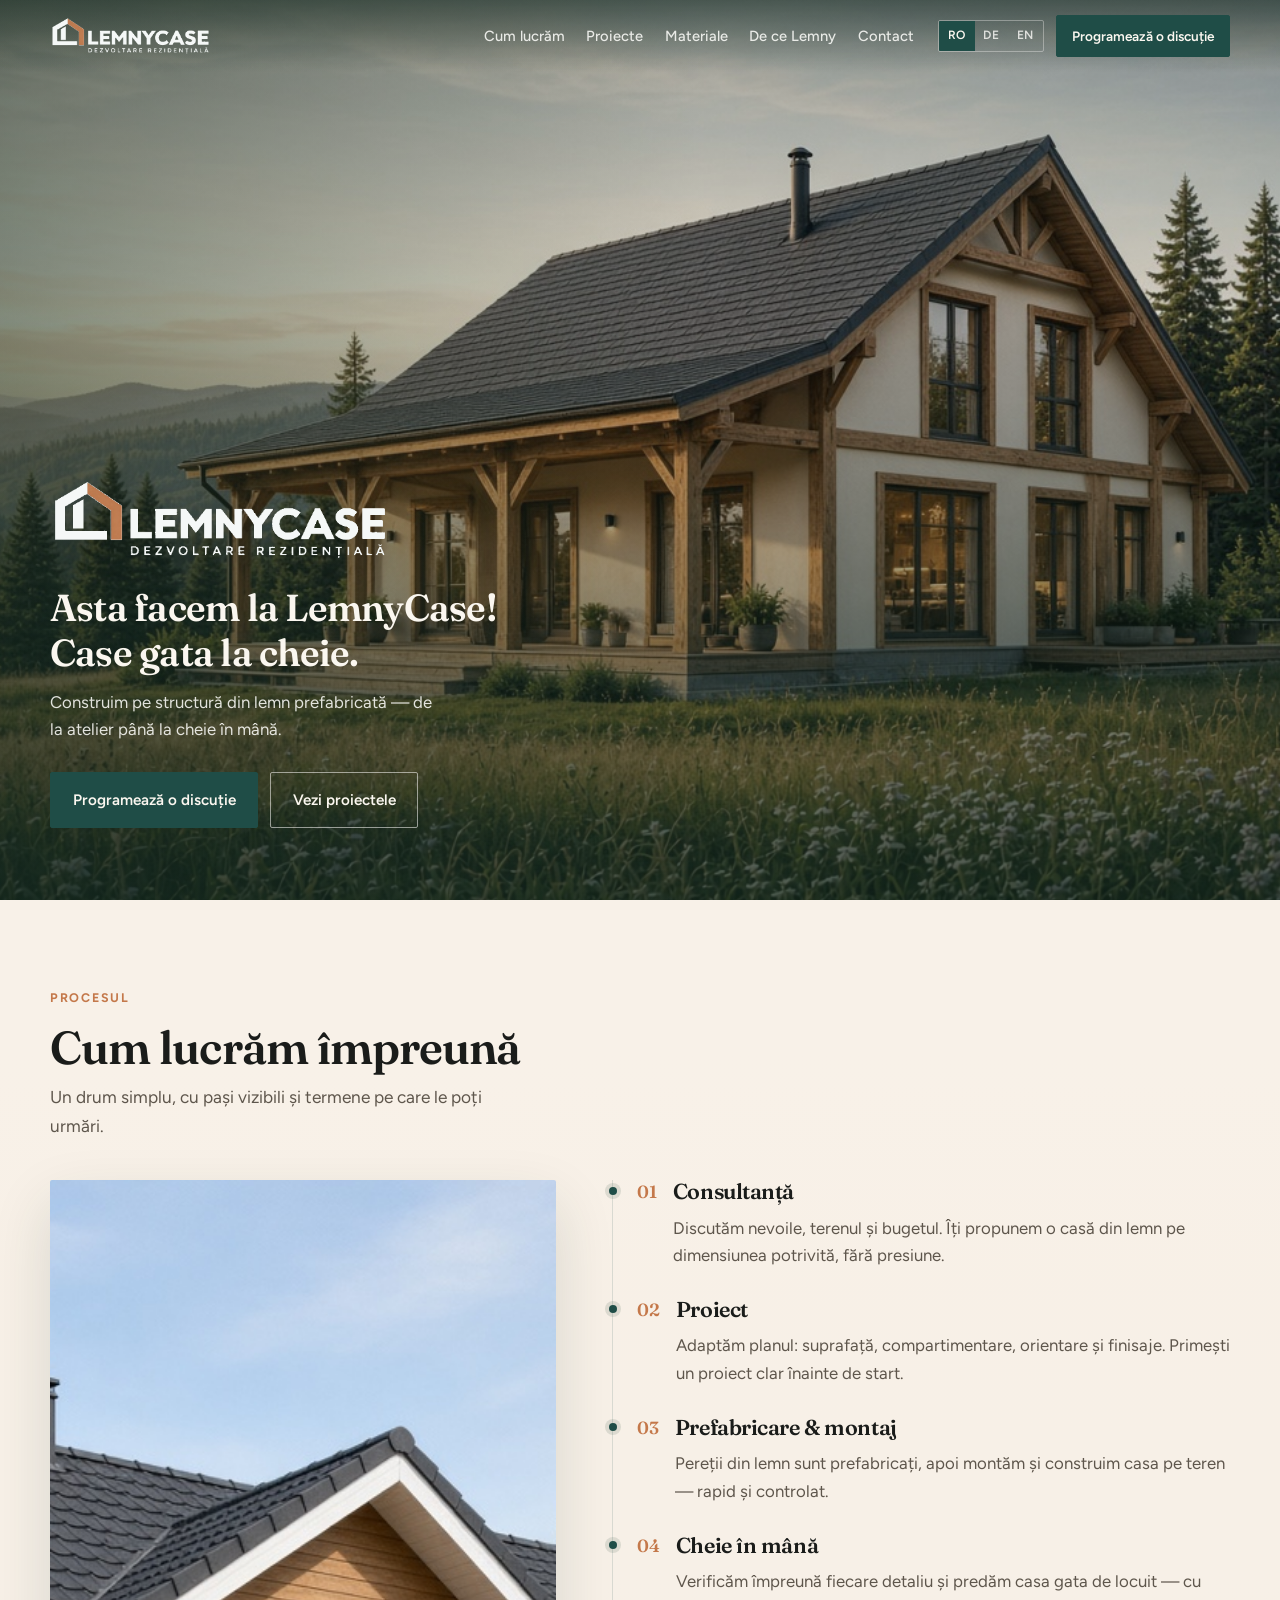
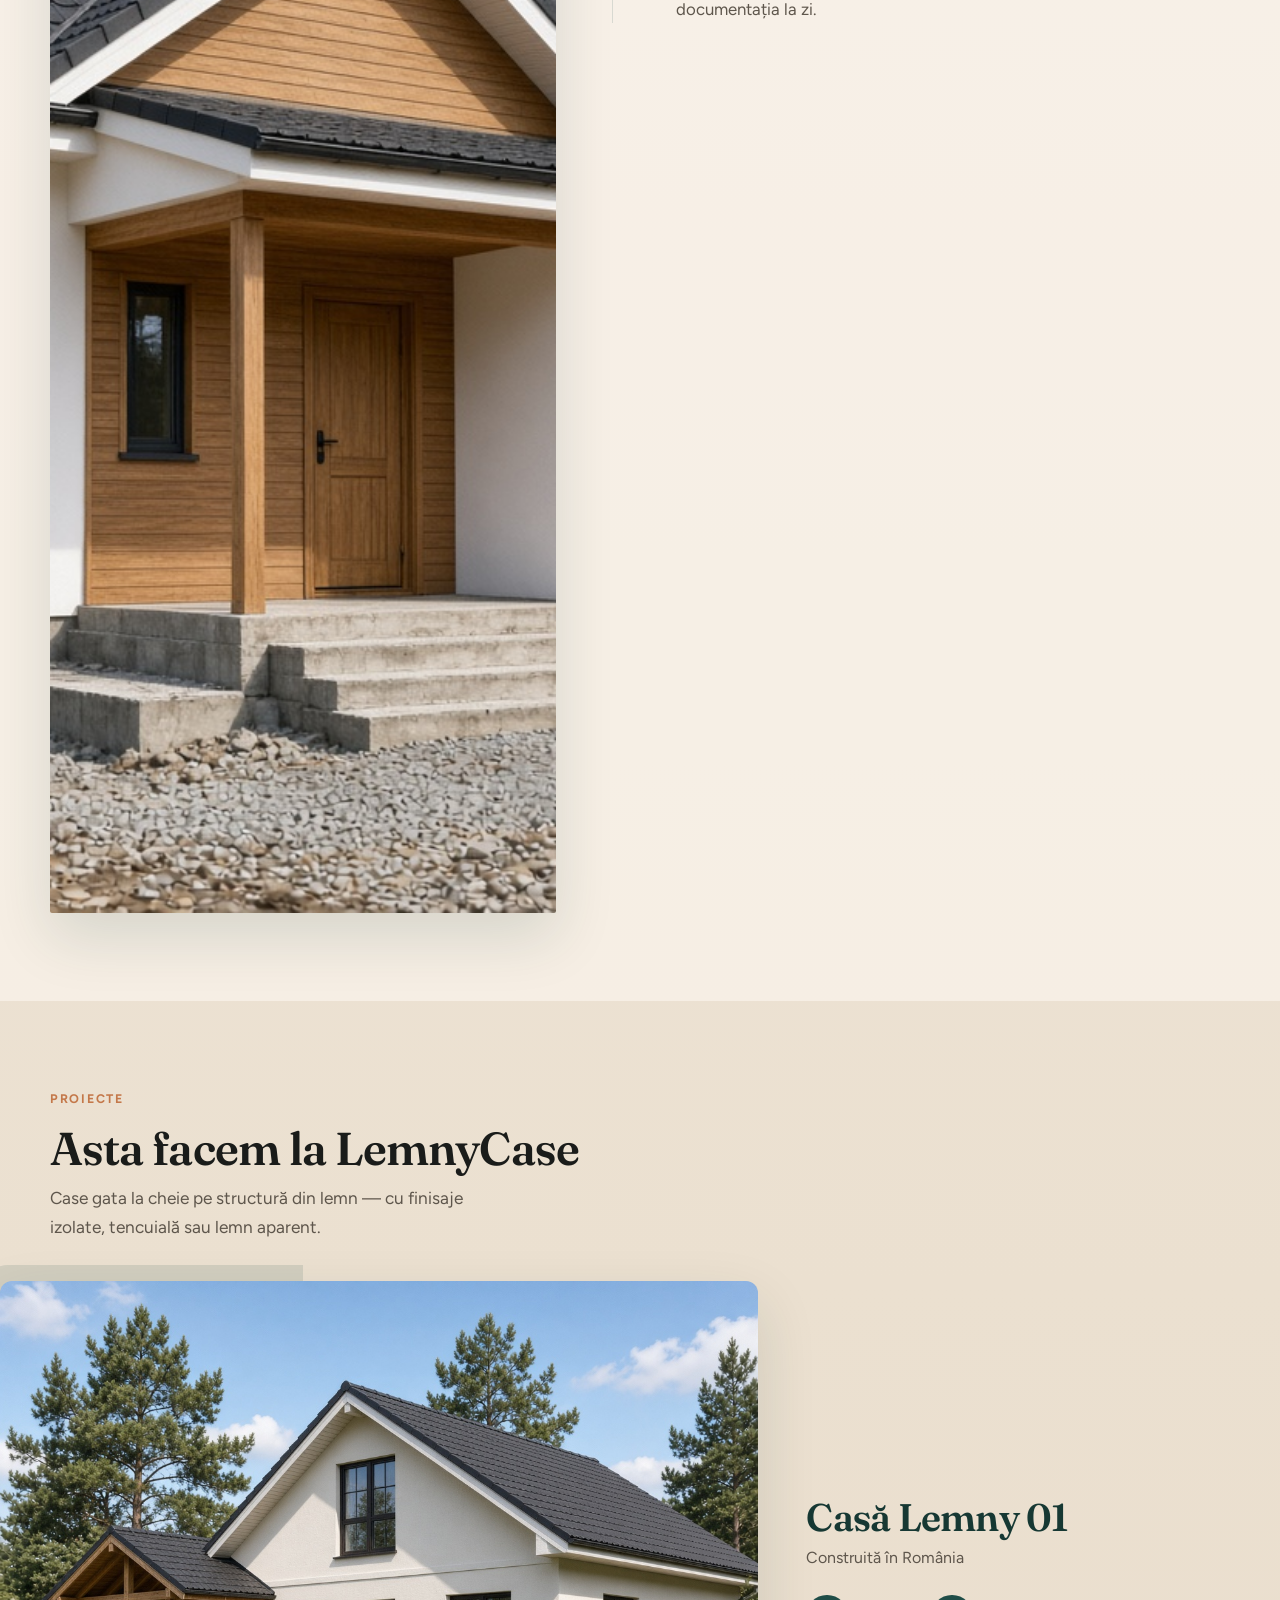
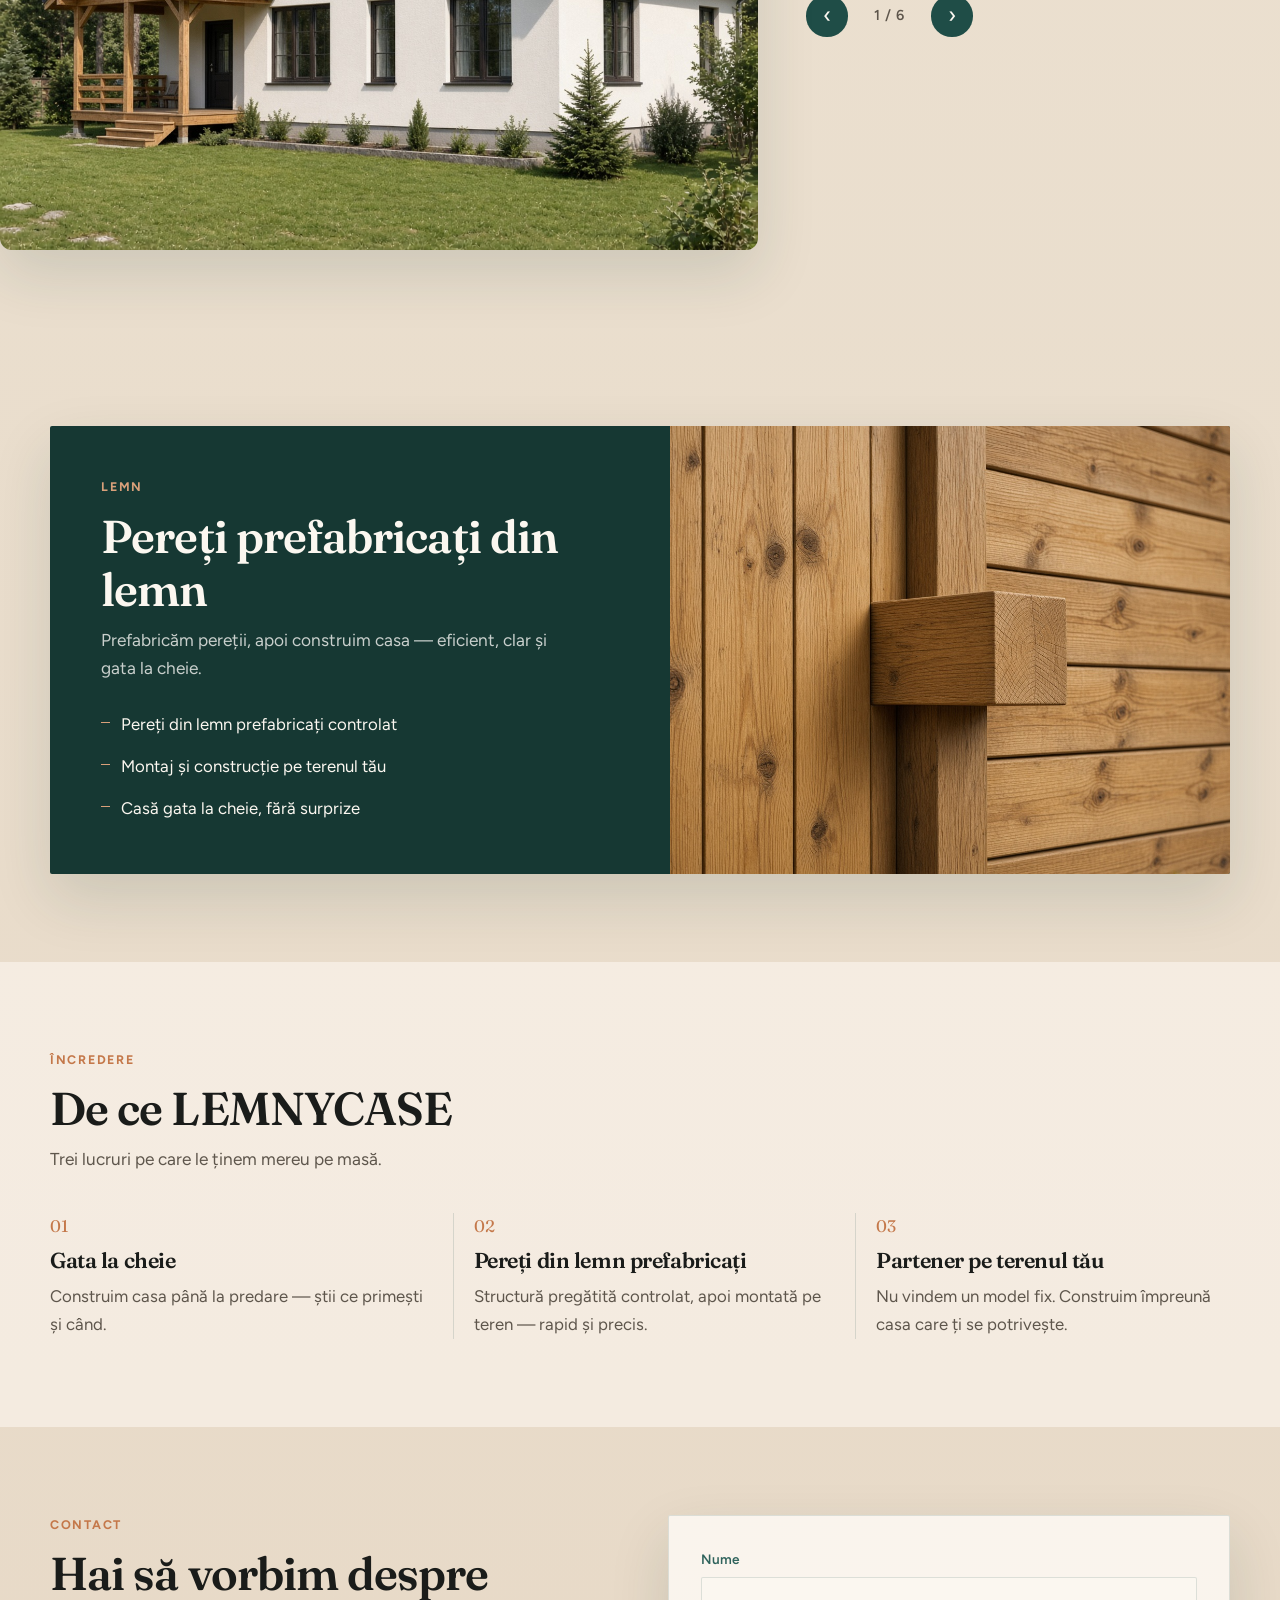
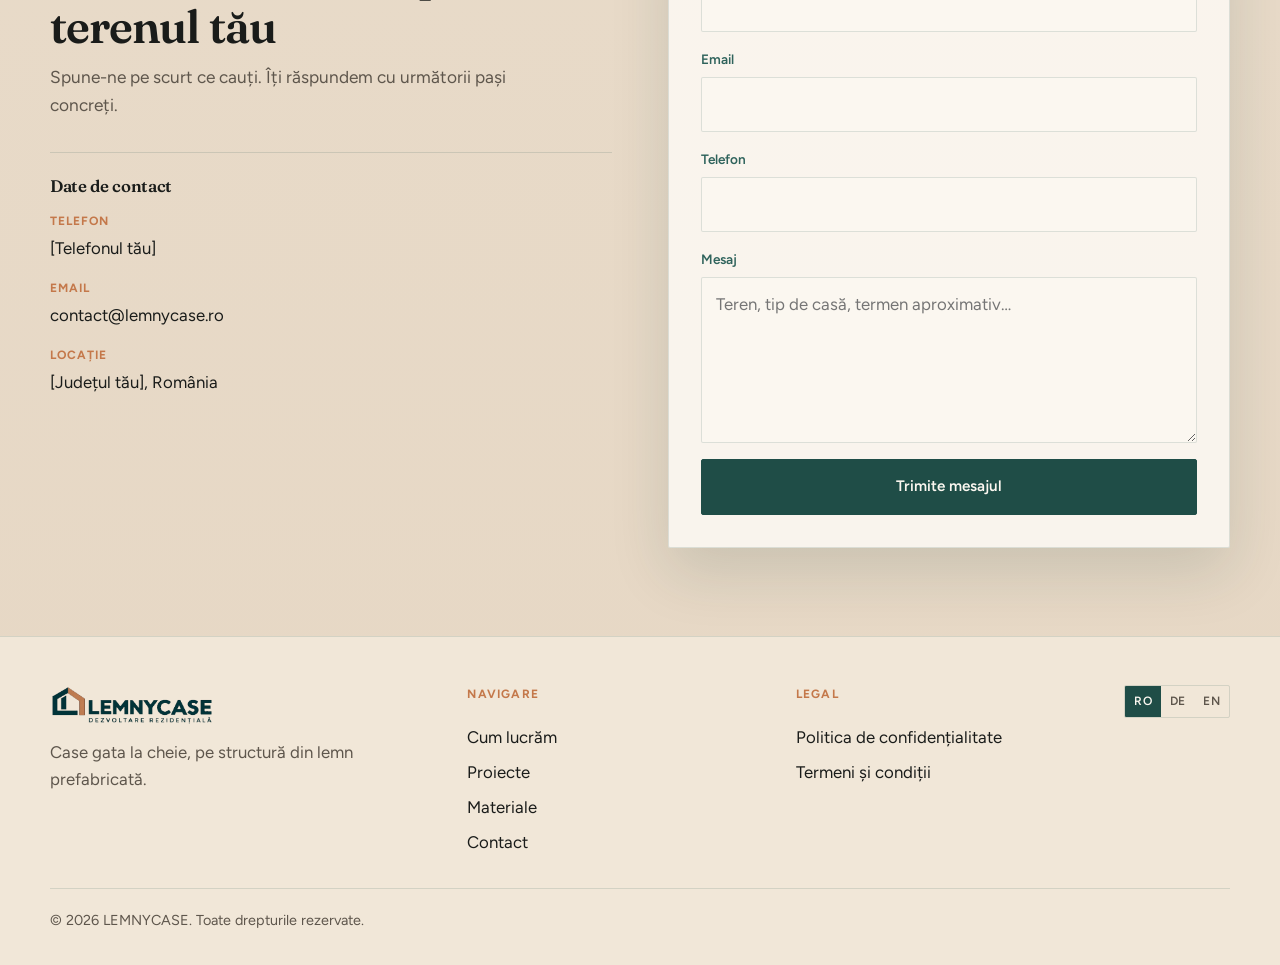
==== commit 81d930d6: "terms terms" ====
--- a/index.html
+++ b/index.html
@@ -3,15 +3,81 @@
 <head>
   <meta charset="UTF-8" />
   <meta name="viewport" content="width=device-width, initial-scale=1" />
-  <meta name="description" content="LEMNYCASE — case gata la cheie pe structură din lemn prefabricată." />
-  <title>LEMNYCASE — Case gata la cheie</title>
+  <title>LEMNYCASE — Case gata la cheie din lemn prefabricat | România</title>
+  <meta name="description" content="LEMNYCASE construiește case gata la cheie pe structură din lemn prefabricată în România. De la consultanță și proiect până la montaj și predare." />
+  <meta name="keywords" content="case din lemn, case prefabricate, case gata la cheie, casă lemn România, structură lemn, LEMNYCASE, lemnycase.ro" />
+  <meta name="author" content="LEMNYCASE" />
+  <meta name="robots" content="index, follow, max-image-preview:large" />
+  <meta name="theme-color" content="#1f4d47" />
+  <meta name="geo.region" content="RO" />
+  <link rel="canonical" href="https://lemnycase.ro/" />
+  <link rel="alternate" hreflang="ro" href="https://lemnycase.ro/" />
+  <link rel="alternate" hreflang="x-default" href="https://lemnycase.ro/" />
+
+  <meta property="og:type" content="website" />
+  <meta property="og:site_name" content="LEMNYCASE" />
+  <meta property="og:locale" content="ro_RO" />
+  <meta property="og:locale:alternate" content="de_DE" />
+  <meta property="og:locale:alternate" content="en_US" />
+  <meta property="og:url" content="https://lemnycase.ro/" />
+  <meta property="og:title" content="LEMNYCASE — Case gata la cheie din lemn prefabricat" />
+  <meta property="og:description" content="Case gata la cheie pe structură din lemn prefabricată în România. De la atelier până la cheie în mână." />
+  <meta property="og:image" content="https://lemnycase.ro/assets/images/hero.jpg" />
+  <meta property="og:image:alt" content="Casă LEMNYCASE pe structură din lemn" />
+
+  <meta name="twitter:card" content="summary_large_image" />
+  <meta name="twitter:title" content="LEMNYCASE — Case gata la cheie din lemn prefabricat" />
+  <meta name="twitter:description" content="Case gata la cheie pe structură din lemn prefabricată în România. De la atelier până la cheie în mână." />
+  <meta name="twitter:image" content="https://lemnycase.ro/assets/images/hero.jpg" />
+
   <link rel="icon" href="favicon.ico" sizes="any" />
   <link rel="icon" type="image/png" href="assets/brand/favicon-32.png" sizes="32x32" />
   <link rel="apple-touch-icon" href="assets/brand/apple-touch-icon.png" />
+  <link rel="manifest" href="site.webmanifest" />
   <link rel="preconnect" href="https://fonts.googleapis.com" />
   <link rel="preconnect" href="https://fonts.gstatic.com" crossorigin />
   <link href="https://fonts.googleapis.com/css2?family=Figtree:wght@400;500;600;700&family=Fraunces:opsz,wght@9..144,500;9..144,600;9..144,700&display=swap" rel="stylesheet" />
   <link rel="stylesheet" href="css/styles.css" />
+
+  <script type="application/ld+json">
+  {
+    "@context": "https://schema.org",
+    "@graph": [
+      {
+        "@type": "WebSite",
+        "@id": "https://lemnycase.ro/#website",
+        "url": "https://lemnycase.ro/",
+        "name": "LEMNYCASE",
+        "description": "Case gata la cheie pe structură din lemn prefabricată în România.",
+        "inLanguage": ["ro", "de", "en"],
+        "publisher": { "@id": "https://lemnycase.ro/#organization" }
+      },
+      {
+        "@type": "Organization",
+        "@id": "https://lemnycase.ro/#organization",
+        "name": "LEMNYCASE",
+        "url": "https://lemnycase.ro/",
+        "logo": "https://lemnycase.ro/assets/brand/logo.png",
+        "email": "contact@lemnycase.ro",
+        "areaServed": {
+          "@type": "Country",
+          "name": "Romania"
+        },
+        "description": "Construim case gata la cheie pe structură din lemn prefabricată."
+      },
+      {
+        "@type": "WebPage",
+        "@id": "https://lemnycase.ro/#webpage",
+        "url": "https://lemnycase.ro/",
+        "name": "LEMNYCASE — Case gata la cheie din lemn prefabricat",
+        "isPartOf": { "@id": "https://lemnycase.ro/#website" },
+        "about": { "@id": "https://lemnycase.ro/#organization" },
+        "description": "LEMNYCASE construiește case gata la cheie pe structură din lemn prefabricată în România.",
+        "inLanguage": "ro"
+      }
+    ]
+  }
+  </script>
 </head>
 <body>
   <a class="skip-link" href="#main">Skip to content</a>
@@ -247,6 +313,11 @@
         <a href="#materials" data-i18n="nav.materials">Materiale</a>
         <a href="#contact" data-i18n="nav.contact">Contact</a>
       </div>
+      <div class="footer-nav">
+        <p class="footer-heading" data-i18n="footer.legal">Legal</p>
+        <a href="politica-confidentialitate.html" data-i18n="footer.privacy">Politica de confidențialitate</a>
+        <a href="termeni-conditii.html" data-i18n="footer.terms">Termeni și condiții</a>
+      </div>
       <div class="footer-lang">
         <div class="lang-switch" role="group" aria-label="Language">
           <button type="button" data-lang-btn="ro">RO</button>
@@ -259,6 +330,7 @@
   </footer>
 
   <script src="js/i18n.js"></script>
+  <script src="js/legal-i18n.js"></script>
   <script src="js/main.js"></script>
 </body>
 </html>
--- a/css/styles.css
+++ b/css/styles.css
@@ -965,6 +965,55 @@
   padding: 3rem 0 2rem;
 }
 
+.legal-page .site-header {
+  position: sticky;
+  top: 0;
+}
+
+.section.legal {
+  padding-top: calc(var(--header-h) + 3.5rem);
+  padding-bottom: 5.5rem;
+  text-align: justify;
+  text-justify: inter-word;
+  hyphens: auto;
+}
+
+.section.legal .section-intro h1 {
+  font-size: clamp(2rem, 3.6vw, 3.1rem);
+  max-width: 18ch;
+  color: var(--forest-deep);
+  text-align: left;
+}
+
+.section.legal .section-intro .eyebrow {
+  text-align: left;
+}
+
+.section.legal .section-intro .lede {
+  max-width: none;
+}
+
+.legal-body {
+  display: grid;
+  gap: 1.75rem;
+  max-width: none;
+  width: 100%;
+}
+
+.legal-body article h2 {
+  font-size: 1.25rem;
+  max-width: none;
+  margin-bottom: 0.45rem;
+  color: var(--forest-deep);
+  text-align: left;
+}
+
+.legal-body article p {
+  margin: 0;
+  color: var(--ink);
+  line-height: 1.7;
+}
+
 .footer-inner {
   width: min(1180px, calc(100% - 2.5rem));
   margin: 0 auto;
@@ -1057,7 +1106,7 @@
   }
 
   .footer-inner {
-    grid-template-columns: 1.4fr 1fr auto;
+    grid-template-columns: 1.3fr 1fr 1fr auto;
     align-items: start;
   }
 }
